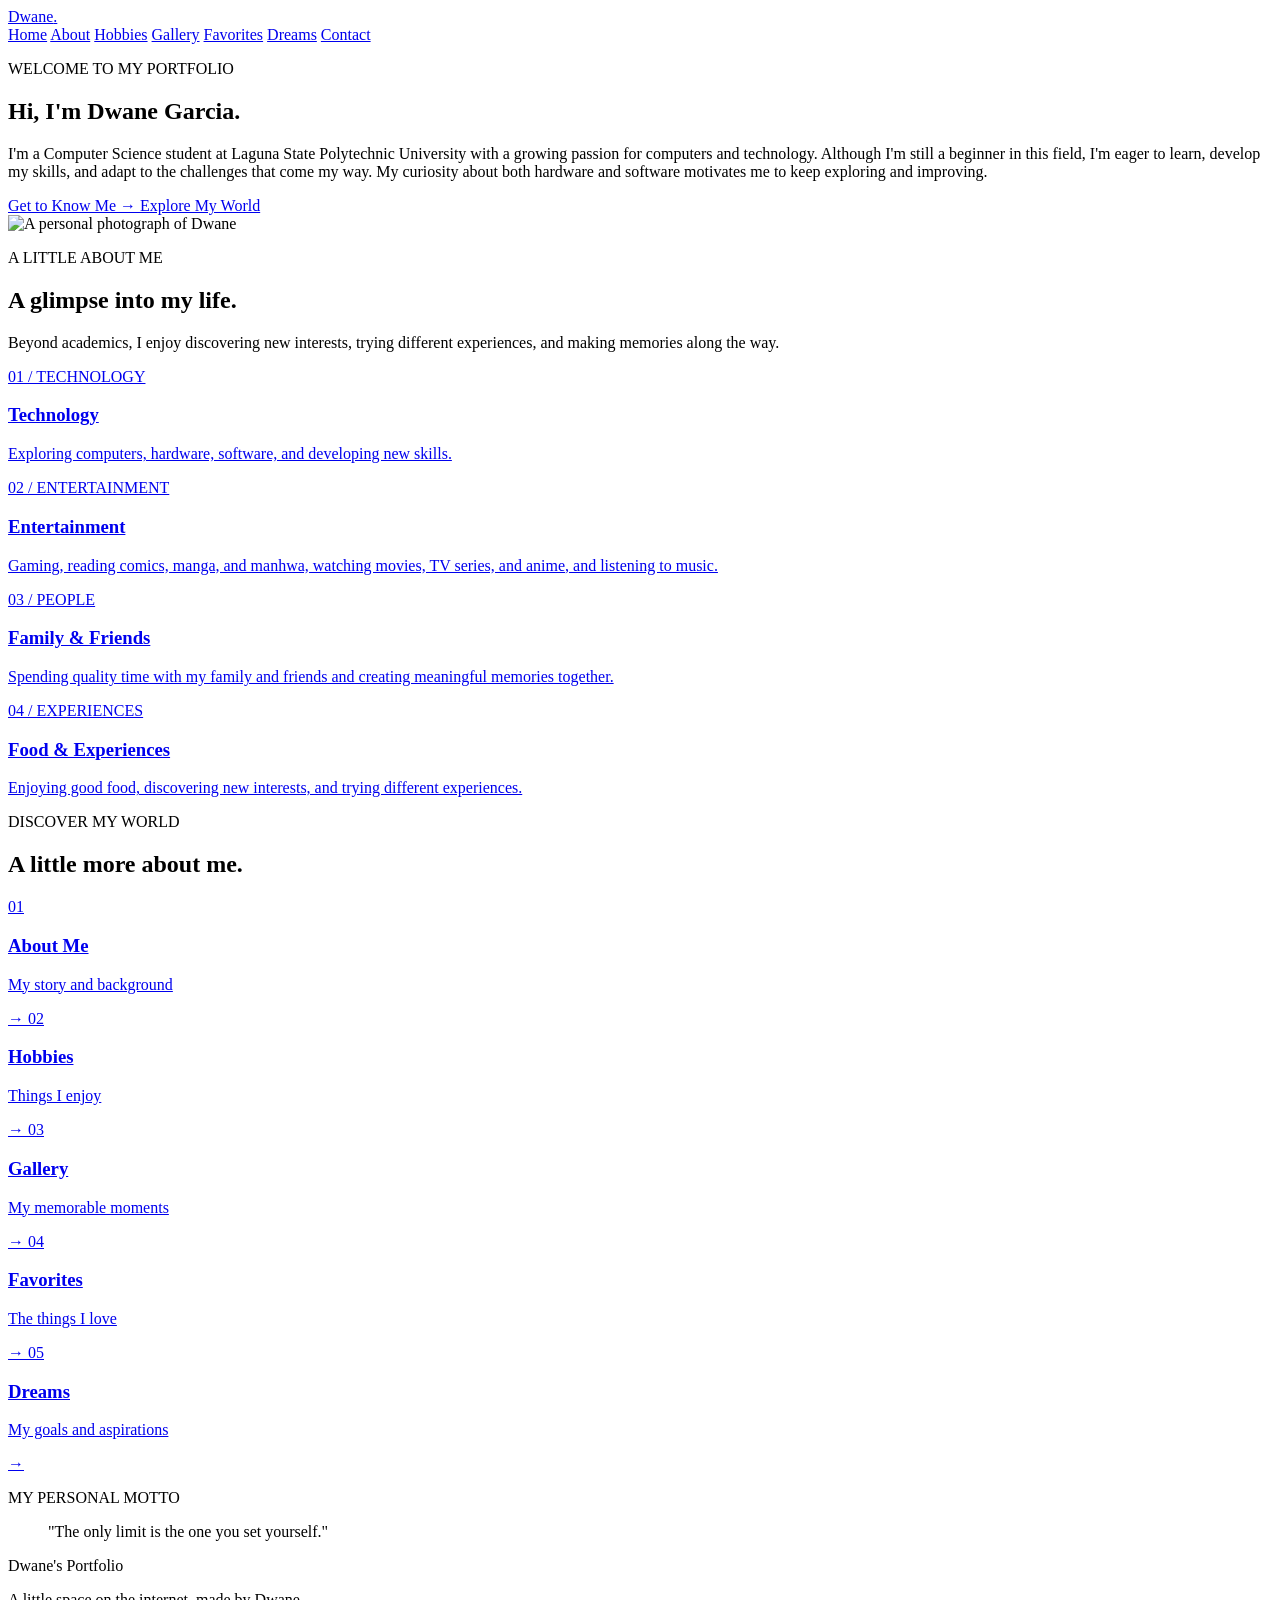
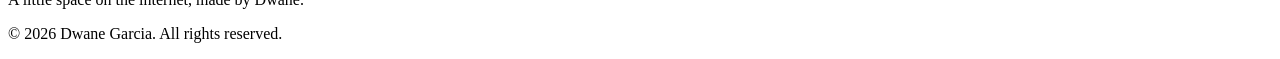
==== index.html @ d38b8fd7 "Add files via upload" ====
<!DOCTYPE html>
<html lang="en">

<head>
    <meta charset="UTF-8">
    <meta name="viewport" content="width=device-width, initial-scale=1.0">

    <title>Home | Dwane's Portfolio</title>

    <!-- External CSS -->
    <link rel="stylesheet" href="css/style.css">
</head>

<body>

    <!-- ==============================
         HEADER AND NAVIGATION
    =============================== -->

    <header class="site-header">

        <div class="header-container">

            <a href="index.html" class="logo">
                Dwane<span>.</span>
            </a>

            <nav class="navigation" aria-label="Main navigation">

                <a href="index.html" class="active" aria-current="page">Home</a>

                <a href="about.html">About</a>

                <a href="hobbies.html">Hobbies</a>

                <a href="gallery.html">Gallery</a>

                <a href="favorites.html">Favorites</a>

                <a href="dreams.html">Dreams</a>

                <a href="contact.html">Contact</a>

            </nav>

        </div>

    </header>


    <!-- ==============================
         MAIN CONTENT
    =============================== -->

    <main>

        <!-- HERO / INTRODUCTION -->

        <section class="hero">

            <div class="hero-container">

                <!-- LEFT: INTRODUCTION -->

                <div class="hero-content">

                    <p class="section-label">
                        WELCOME TO MY PORTFOLIO
                    </p>



                    <h1>
                        Hi, I'm <span>Dwane Garcia.</span>
                    </h1>

                    <p class="hero-description">
                        I'm a Computer Science student at Laguna State
                        Polytechnic University with a growing passion for
                        computers and technology. Although I'm still a
                        beginner in this field, I'm eager to learn,
                        develop my skills, and adapt to the challenges
                        that come my way. My curiosity about both hardware
                        and software motivates me to keep exploring
                        and improving.
                    </p>



                    <div class="hero-buttons">

                        <a href="about.html" class="btn btn-primary">
                            Get to Know Me &rarr;
                        </a>

                        <a href="#glimpse" class="btn btn-secondary">
                            Explore My World
                        </a>

                    </div>

                </div>


                <!-- RIGHT: PERSONAL PHOTO -->

                <div class="hero-visual">

                    <div class="photo-decoration"></div>

                    <img src="images/prof.png" alt="A personal photograph of Dwane" class="hero-photo">

                    <div class="photo-accent"></div>

                </div>

            </div>

        </section>


        <!-- ==============================
     A GLIMPSE INTO MY LIFE
=============================== -->

        <section id="glimpse" class="glimpse-section">

            <div class="glimpse-container">

                <!-- SECTION INTRODUCTION -->

                <div class="glimpse-heading">

                    <p class="section-label">
                        A LITTLE ABOUT ME
                    </p>

                    <h2>A glimpse into my life.</h2>

                    <p>
                        Beyond academics, I enjoy discovering
                        new interests, trying different
                        experiences, and making memories
                        along the way.
                    </p>

                </div>

                <!-- PERSONAL INTEREST CARDS -->

                <div class="glimpse-grid">

                    <!-- TECHNOLOGY -->

                    <a href="hobbies.html" class="glimpse-card">

                        <span class="glimpse-number">
                            01 / TECHNOLOGY
                        </span>

                        <h3>Technology</h3>

                        <p>
                            Exploring computers, hardware,
                            software, and developing new skills.
                        </p>

                    </a>

                    <!-- ENTERTAINMENT -->

                    <a href="hobbies.html" class="glimpse-card">

                        <span class="glimpse-number">
                            02 / ENTERTAINMENT
                        </span>

                        <h3>Entertainment</h3>


                        <p>
                            Gaming, reading comics, manga, and manhwa,
                            watching movies, TV series, and anime,
                            and listening to music.
                        </p>


                    </a>

                    <!-- FAMILY AND FRIENDS -->

                    <a href="gallery.html" class="glimpse-card">

                        <span class="glimpse-number">
                            03 / PEOPLE
                        </span>

                        <h3>Family &amp; Friends</h3>

                        <p>
                            Spending quality time with my
                            family and friends and creating
                            meaningful memories together.
                        </p>

                    </a>

                    <!-- FOOD AND EXPERIENCES -->

                    <a href="favorites.html" class="glimpse-card">

                        <span class="glimpse-number">
                            04 / EXPERIENCES
                        </span>

                        <h3>Food &amp; Experiences</h3>

                        <p>
                            Enjoying good food, discovering
                            new interests, and trying
                            different experiences.
                        </p>

                    </a>

                </div>

            </div>

        </section>


        <!-- ==============================
             EXPLORE MY WEBSITE
        =============================== -->

        <section id="explore" class="explore-section">

            <div class="section-heading">

                <p class="section-label">
                    DISCOVER MY WORLD
                </p>

                <h2>A little more about me.</h2>

            </div>


            <div class="explore-grid">

                <!-- ABOUT ME -->

                <a href="about.html" class="explore-item">

                    <span class="explore-icon">01</span>

                    <h3>About Me</h3>

                    <p>My story and background</p>

                    <span class="explore-arrow">&rarr;</span>

                </a>


                <!-- HOBBIES -->

                <a href="hobbies.html" class="explore-item">

                    <span class="explore-icon">02</span>

                    <h3>Hobbies</h3>

                    <p>Things I enjoy</p>

                    <span class="explore-arrow">&rarr;</span>

                </a>


                <!-- GALLERY -->

                <a href="gallery.html" class="explore-item">

                    <span class="explore-icon">03</span>

                    <h3>Gallery</h3>

                    <p>My memorable moments</p>

                    <span class="explore-arrow">&rarr;</span>

                </a>


                <!-- FAVORITES -->

                <a href="favorites.html" class="explore-item">

                    <span class="explore-icon">04</span>

                    <h3>Favorites</h3>

                    <p>The things I love</p>

                    <span class="explore-arrow">&rarr;</span>

                </a>


                <!-- DREAMS -->

                <a href="dreams.html" class="explore-item">

                    <span class="explore-icon">05</span>

                    <h3>Dreams</h3>

                    <p>My goals and aspirations</p>

                    <span class="explore-arrow">&rarr;</span>

                </a>

            </div>

        </section>


        <!-- ==============================
             PERSONAL MOTTO
        =============================== -->

        <section class="motto-section">

            <div class="motto-content">

                <p class="section-label">
                    MY PERSONAL MOTTO
                </p>

                <blockquote>
                    "The only limit is the one you set yourself."
                </blockquote>

            </div>

        </section>

    </main>


    <!-- ==============================
         FOOTER
    =============================== -->

    <footer class="site-footer">

        <div class="footer-container">

            <p class="footer-brand">
                Dwane's Portfolio
            </p>

            <p class="footer-message">
                A little space on the internet,
                made by Dwane.
            </p>

            <p class="copyright">
                &copy; 2026 Dwane Garcia.
                All rights reserved.
            </p>

        </div>

    </footer>

</body>

</html>
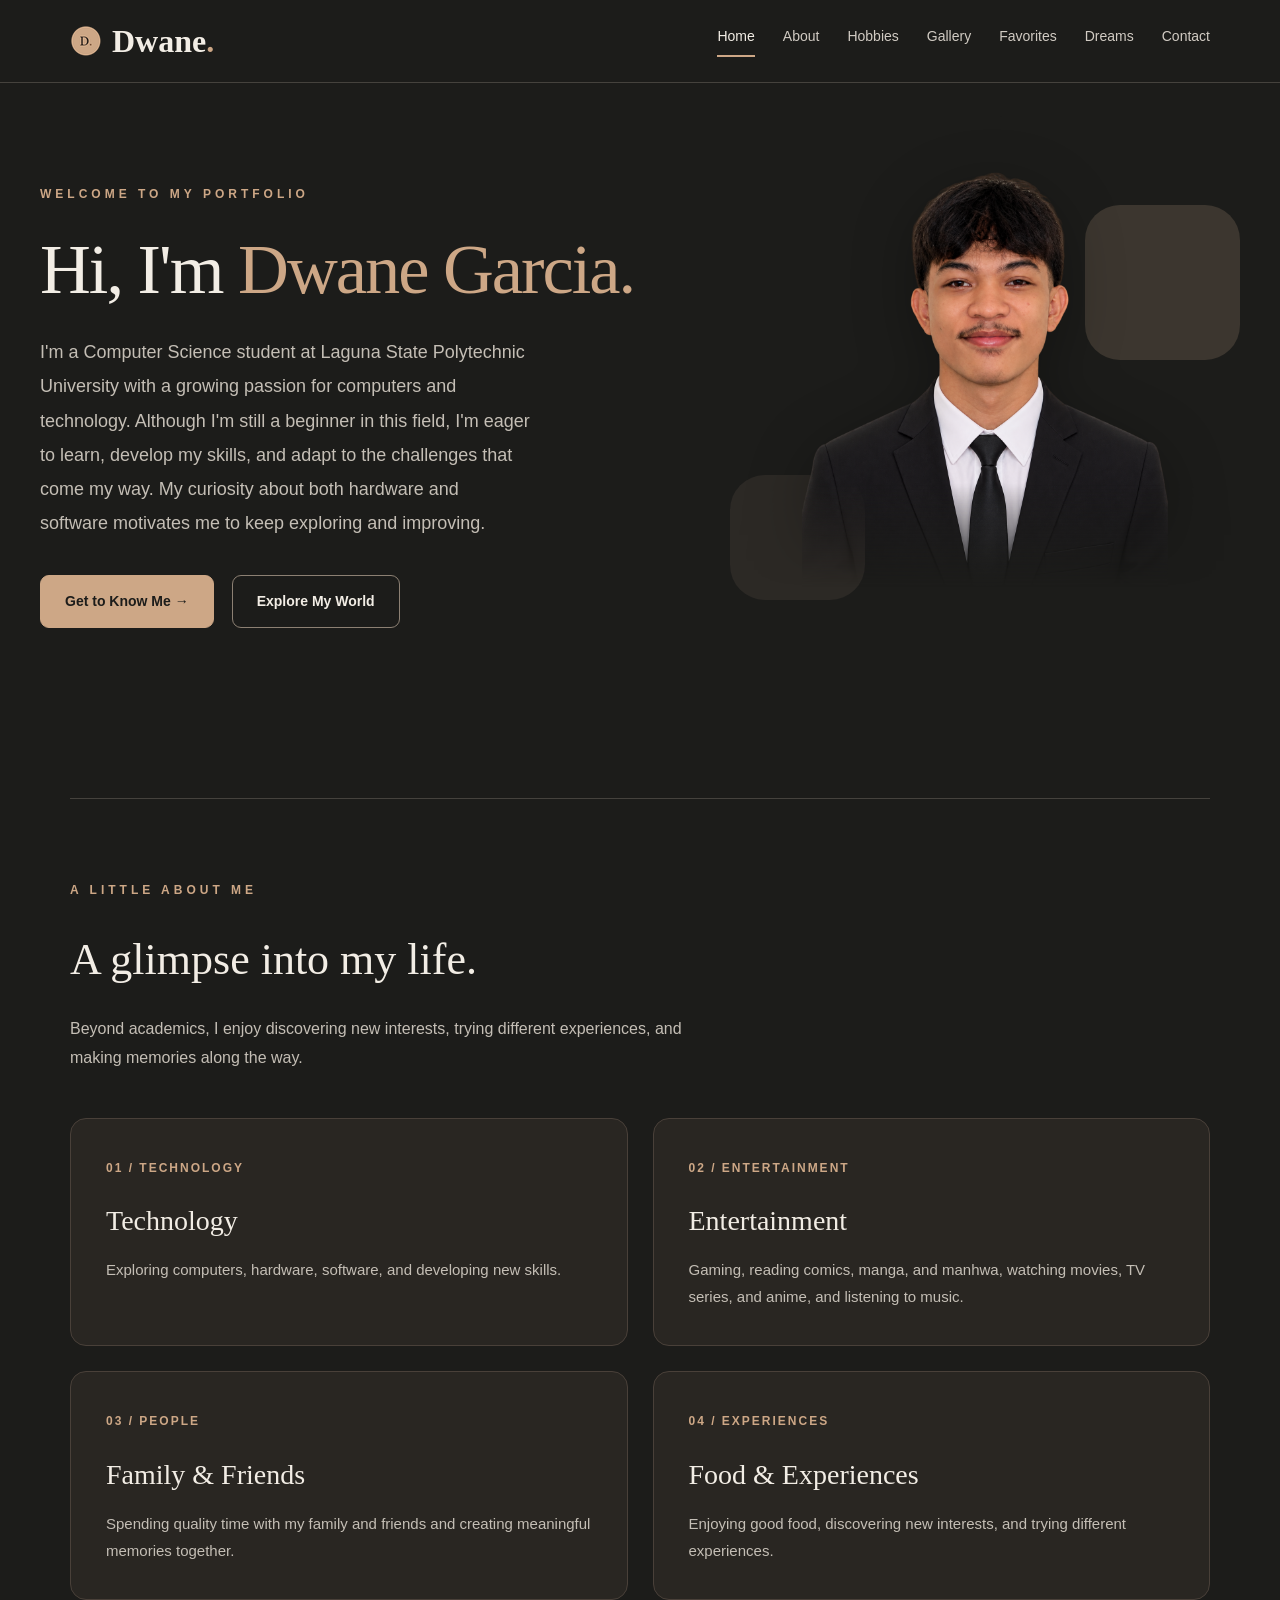
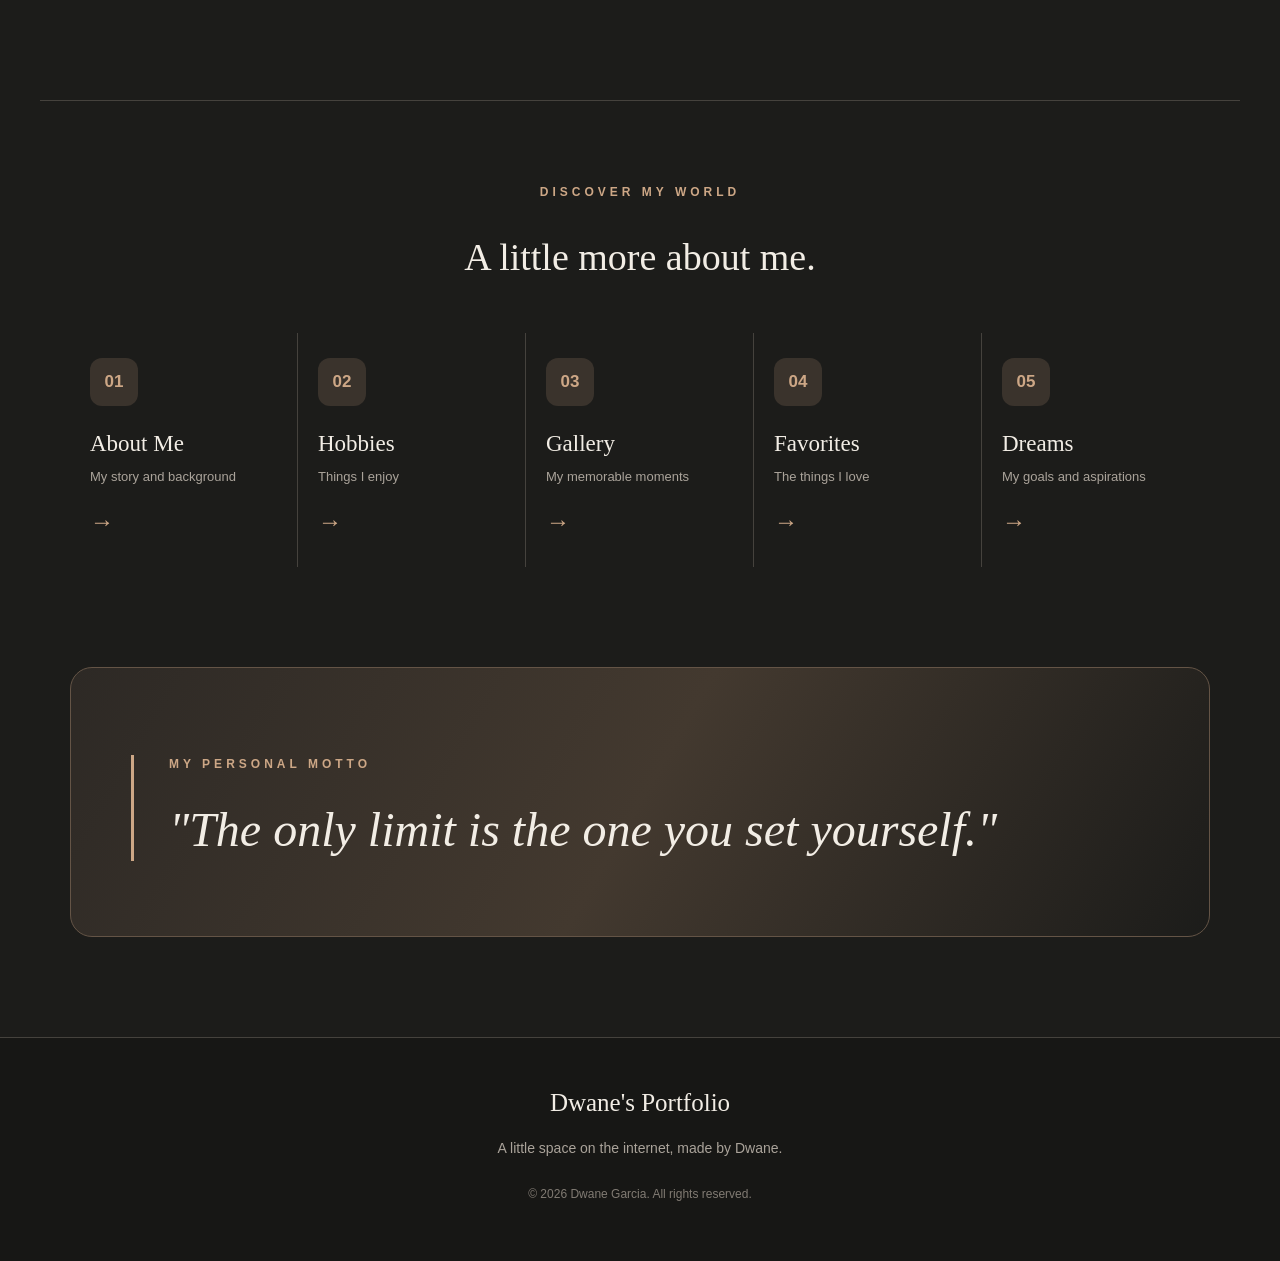
==== commit 49483fde: "(Update) Header & Favicon (Fix) Error on Hobbies Page on nested <p> tag" ====
--- a/index.html
+++ b/index.html
@@ -1,382 +1,280 @@
-<!DOCTYPE html>
+<!doctype html>
 <html lang="en">
-
-<head>
-    <meta charset="UTF-8">
-    <meta name="viewport" content="width=device-width, initial-scale=1.0">
+  <head>
+    <meta charset="UTF-8" />
+    <meta name="viewport" content="width=device-width, initial-scale=1.0" />
 
     <title>Home | Dwane's Portfolio</title>
 
     <!-- External CSS -->
-    <link rel="stylesheet" href="css/style.css">
-</head>
-
-<body>
-
+    <link rel="stylesheet" href="css/style.css" />
+    <link
+      rel="shortcut icon"
+      href="./images/Favicon/favicon.png"
+      type="image/x-icon"
+    />
+  </head>
+
+  <body>
     <!-- ==============================
          HEADER AND NAVIGATION
     =============================== -->
 
     <header class="site-header">
-
-        <div class="header-container">
-
-            <a href="index.html" class="logo">
-                Dwane<span>.</span>
-            </a>
-
-            <nav class="navigation" aria-label="Main navigation">
-
-                <a href="index.html" class="active" aria-current="page">Home</a>
-
-                <a href="about.html">About</a>
-
-                <a href="hobbies.html">Hobbies</a>
-
-                <a href="gallery.html">Gallery</a>
-
-                <a href="favorites.html">Favorites</a>
-
-                <a href="dreams.html">Dreams</a>
-
-                <a href="contact.html">Contact</a>
-
-            </nav>
-
-        </div>
-
+      <div class="header-container">
+        <a href="index.html" class="logo">
+          <img
+            class="header__favicon"
+            src="./images/Favicon/favicon-32x32.png"
+            alt=""
+            width="32"
+            height="32"
+          />
+          <span class="logo__text">Dwane<span class="logo__dot">.</span></span>
+        </a>
+
+        <nav class="navigation" aria-label="Main navigation">
+          <a href="index.html" class="active" aria-current="page">Home</a>
+          <a href="about.html">About</a>
+          <a href="hobbies.html">Hobbies</a>
+          <a href="gallery.html">Gallery</a>
+          <a href="favorites.html">Favorites</a>
+          <a href="dreams.html">Dreams</a>
+          <a href="contact.html">Contact</a>
+        </nav>
+      </div>
     </header>
-
 
     <!-- ==============================
          MAIN CONTENT
     =============================== -->
 
     <main>
-
-        <!-- HERO / INTRODUCTION -->
-
-        <section class="hero">
-
-            <div class="hero-container">
-
-                <!-- LEFT: INTRODUCTION -->
-
-                <div class="hero-content">
-
-                    <p class="section-label">
-                        WELCOME TO MY PORTFOLIO
-                    </p>
-
-
-
-                    <h1>
-                        Hi, I'm <span>Dwane Garcia.</span>
-                    </h1>
-
-                    <p class="hero-description">
-                        I'm a Computer Science student at Laguna State
-                        Polytechnic University with a growing passion for
-                        computers and technology. Although I'm still a
-                        beginner in this field, I'm eager to learn,
-                        develop my skills, and adapt to the challenges
-                        that come my way. My curiosity about both hardware
-                        and software motivates me to keep exploring
-                        and improving.
-                    </p>
-
-
-
-                    <div class="hero-buttons">
-
-                        <a href="about.html" class="btn btn-primary">
-                            Get to Know Me &rarr;
-                        </a>
-
-                        <a href="#glimpse" class="btn btn-secondary">
-                            Explore My World
-                        </a>
-
-                    </div>
-
-                </div>
-
-
-                <!-- RIGHT: PERSONAL PHOTO -->
-
-                <div class="hero-visual">
-
-                    <div class="photo-decoration"></div>
-
-                    <img src="images/prof.png" alt="A personal photograph of Dwane" class="hero-photo">
-
-                    <div class="photo-accent"></div>
-
-                </div>
-
+      <!-- HERO / INTRODUCTION -->
+
+      <section class="hero">
+        <div class="hero-container">
+          <!-- LEFT: INTRODUCTION -->
+
+          <div class="hero-content">
+            <p class="section-label">WELCOME TO MY PORTFOLIO</p>
+
+            <h1>Hi, I'm <span>Dwane Garcia.</span></h1>
+
+            <p class="hero-description">
+              I'm a Computer Science student at Laguna State Polytechnic
+              University with a growing passion for computers and technology.
+              Although I'm still a beginner in this field, I'm eager to learn,
+              develop my skills, and adapt to the challenges that come my way.
+              My curiosity about both hardware and software motivates me to keep
+              exploring and improving.
+            </p>
+
+            <div class="hero-buttons">
+              <a href="about.html" class="btn btn-primary">
+                Get to Know Me &rarr;
+              </a>
+
+              <a href="#glimpse" class="btn btn-secondary">
+                Explore My World
+              </a>
             </div>
-
-        </section>
-
-
-        <!-- ==============================
+          </div>
+
+          <!-- RIGHT: PERSONAL PHOTO -->
+
+          <div class="hero-visual">
+            <div class="photo-decoration"></div>
+
+            <img
+              src="images/prof.png"
+              alt="A personal photograph of Dwane"
+              class="hero-photo"
+            />
+
+            <div class="photo-accent"></div>
+          </div>
+        </div>
+      </section>
+
+      <!-- ==============================
      A GLIMPSE INTO MY LIFE
 =============================== -->
 
-        <section id="glimpse" class="glimpse-section">
-
-            <div class="glimpse-container">
-
-                <!-- SECTION INTRODUCTION -->
-
-                <div class="glimpse-heading">
-
-                    <p class="section-label">
-                        A LITTLE ABOUT ME
-                    </p>
-
-                    <h2>A glimpse into my life.</h2>
-
-                    <p>
-                        Beyond academics, I enjoy discovering
-                        new interests, trying different
-                        experiences, and making memories
-                        along the way.
-                    </p>
-
-                </div>
-
-                <!-- PERSONAL INTEREST CARDS -->
-
-                <div class="glimpse-grid">
-
-                    <!-- TECHNOLOGY -->
-
-                    <a href="hobbies.html" class="glimpse-card">
-
-                        <span class="glimpse-number">
-                            01 / TECHNOLOGY
-                        </span>
-
-                        <h3>Technology</h3>
-
-                        <p>
-                            Exploring computers, hardware,
-                            software, and developing new skills.
-                        </p>
-
-                    </a>
-
-                    <!-- ENTERTAINMENT -->
-
-                    <a href="hobbies.html" class="glimpse-card">
-
-                        <span class="glimpse-number">
-                            02 / ENTERTAINMENT
-                        </span>
-
-                        <h3>Entertainment</h3>
-
-
-                        <p>
-                            Gaming, reading comics, manga, and manhwa,
-                            watching movies, TV series, and anime,
-                            and listening to music.
-                        </p>
-
-
-                    </a>
-
-                    <!-- FAMILY AND FRIENDS -->
-
-                    <a href="gallery.html" class="glimpse-card">
-
-                        <span class="glimpse-number">
-                            03 / PEOPLE
-                        </span>
-
-                        <h3>Family &amp; Friends</h3>
-
-                        <p>
-                            Spending quality time with my
-                            family and friends and creating
-                            meaningful memories together.
-                        </p>
-
-                    </a>
-
-                    <!-- FOOD AND EXPERIENCES -->
-
-                    <a href="favorites.html" class="glimpse-card">
-
-                        <span class="glimpse-number">
-                            04 / EXPERIENCES
-                        </span>
-
-                        <h3>Food &amp; Experiences</h3>
-
-                        <p>
-                            Enjoying good food, discovering
-                            new interests, and trying
-                            different experiences.
-                        </p>
-
-                    </a>
-
-                </div>
-
-            </div>
-
-        </section>
-
-
-        <!-- ==============================
+      <section id="glimpse" class="glimpse-section">
+        <div class="glimpse-container">
+          <!-- SECTION INTRODUCTION -->
+
+          <div class="glimpse-heading">
+            <p class="section-label">A LITTLE ABOUT ME</p>
+
+            <h2>A glimpse into my life.</h2>
+
+            <p>
+              Beyond academics, I enjoy discovering new interests, trying
+              different experiences, and making memories along the way.
+            </p>
+          </div>
+
+          <!-- PERSONAL INTEREST CARDS -->
+
+          <div class="glimpse-grid">
+            <!-- TECHNOLOGY -->
+
+            <a href="hobbies.html" class="glimpse-card">
+              <span class="glimpse-number"> 01 / TECHNOLOGY </span>
+
+              <h3>Technology</h3>
+
+              <p>
+                Exploring computers, hardware, software, and developing new
+                skills.
+              </p>
+            </a>
+
+            <!-- ENTERTAINMENT -->
+
+            <a href="hobbies.html" class="glimpse-card">
+              <span class="glimpse-number"> 02 / ENTERTAINMENT </span>
+
+              <h3>Entertainment</h3>
+
+              <p>
+                Gaming, reading comics, manga, and manhwa, watching movies, TV
+                series, and anime, and listening to music.
+              </p>
+            </a>
+
+            <!-- FAMILY AND FRIENDS -->
+
+            <a href="gallery.html" class="glimpse-card">
+              <span class="glimpse-number"> 03 / PEOPLE </span>
+
+              <h3>Family &amp; Friends</h3>
+
+              <p>
+                Spending quality time with my family and friends and creating
+                meaningful memories together.
+              </p>
+            </a>
+
+            <!-- FOOD AND EXPERIENCES -->
+
+            <a href="favorites.html" class="glimpse-card">
+              <span class="glimpse-number"> 04 / EXPERIENCES </span>
+
+              <h3>Food &amp; Experiences</h3>
+
+              <p>
+                Enjoying good food, discovering new interests, and trying
+                different experiences.
+              </p>
+            </a>
+          </div>
+        </div>
+      </section>
+
+      <!-- ==============================
              EXPLORE MY WEBSITE
         =============================== -->
 
-        <section id="explore" class="explore-section">
-
-            <div class="section-heading">
-
-                <p class="section-label">
-                    DISCOVER MY WORLD
-                </p>
-
-                <h2>A little more about me.</h2>
-
-            </div>
-
-
-            <div class="explore-grid">
-
-                <!-- ABOUT ME -->
-
-                <a href="about.html" class="explore-item">
-
-                    <span class="explore-icon">01</span>
-
-                    <h3>About Me</h3>
-
-                    <p>My story and background</p>
-
-                    <span class="explore-arrow">&rarr;</span>
-
-                </a>
-
-
-                <!-- HOBBIES -->
-
-                <a href="hobbies.html" class="explore-item">
-
-                    <span class="explore-icon">02</span>
-
-                    <h3>Hobbies</h3>
-
-                    <p>Things I enjoy</p>
-
-                    <span class="explore-arrow">&rarr;</span>
-
-                </a>
-
-
-                <!-- GALLERY -->
-
-                <a href="gallery.html" class="explore-item">
-
-                    <span class="explore-icon">03</span>
-
-                    <h3>Gallery</h3>
-
-                    <p>My memorable moments</p>
-
-                    <span class="explore-arrow">&rarr;</span>
-
-                </a>
-
-
-                <!-- FAVORITES -->
-
-                <a href="favorites.html" class="explore-item">
-
-                    <span class="explore-icon">04</span>
-
-                    <h3>Favorites</h3>
-
-                    <p>The things I love</p>
-
-                    <span class="explore-arrow">&rarr;</span>
-
-                </a>
-
-
-                <!-- DREAMS -->
-
-                <a href="dreams.html" class="explore-item">
-
-                    <span class="explore-icon">05</span>
-
-                    <h3>Dreams</h3>
-
-                    <p>My goals and aspirations</p>
-
-                    <span class="explore-arrow">&rarr;</span>
-
-                </a>
-
-            </div>
-
-        </section>
-
-
-        <!-- ==============================
+      <section id="explore" class="explore-section">
+        <div class="section-heading">
+          <p class="section-label">DISCOVER MY WORLD</p>
+
+          <h2>A little more about me.</h2>
+        </div>
+
+        <div class="explore-grid">
+          <!-- ABOUT ME -->
+
+          <a href="about.html" class="explore-item">
+            <span class="explore-icon">01</span>
+
+            <h3>About Me</h3>
+
+            <p>My story and background</p>
+
+            <span class="explore-arrow">&rarr;</span>
+          </a>
+
+          <!-- HOBBIES -->
+
+          <a href="hobbies.html" class="explore-item">
+            <span class="explore-icon">02</span>
+
+            <h3>Hobbies</h3>
+
+            <p>Things I enjoy</p>
+
+            <span class="explore-arrow">&rarr;</span>
+          </a>
+
+          <!-- GALLERY -->
+
+          <a href="gallery.html" class="explore-item">
+            <span class="explore-icon">03</span>
+
+            <h3>Gallery</h3>
+
+            <p>My memorable moments</p>
+
+            <span class="explore-arrow">&rarr;</span>
+          </a>
+
+          <!-- FAVORITES -->
+
+          <a href="favorites.html" class="explore-item">
+            <span class="explore-icon">04</span>
+
+            <h3>Favorites</h3>
+
+            <p>The things I love</p>
+
+            <span class="explore-arrow">&rarr;</span>
+          </a>
+
+          <!-- DREAMS -->
+
+          <a href="dreams.html" class="explore-item">
+            <span class="explore-icon">05</span>
+
+            <h3>Dreams</h3>
+
+            <p>My goals and aspirations</p>
+
+            <span class="explore-arrow">&rarr;</span>
+          </a>
+        </div>
+      </section>
+
+      <!-- ==============================
              PERSONAL MOTTO
         =============================== -->
 
-        <section class="motto-section">
-
-            <div class="motto-content">
-
-                <p class="section-label">
-                    MY PERSONAL MOTTO
-                </p>
-
-                <blockquote>
-                    "The only limit is the one you set yourself."
-                </blockquote>
-
-            </div>
-
-        </section>
-
+      <section class="motto-section">
+        <div class="motto-content">
+          <p class="section-label">MY PERSONAL MOTTO</p>
+
+          <blockquote>"The only limit is the one you set yourself."</blockquote>
+        </div>
+      </section>
     </main>
-
 
     <!-- ==============================
          FOOTER
     =============================== -->
 
     <footer class="site-footer">
-
-        <div class="footer-container">
-
-            <p class="footer-brand">
-                Dwane's Portfolio
-            </p>
-
-            <p class="footer-message">
-                A little space on the internet,
-                made by Dwane.
-            </p>
-
-            <p class="copyright">
-                &copy; 2026 Dwane Garcia.
-                All rights reserved.
-            </p>
-
-        </div>
-
+      <div class="footer-container">
+        <p class="footer-brand">Dwane's Portfolio</p>
+
+        <p class="footer-message">
+          A little space on the internet, made by Dwane.
+        </p>
+
+        <p class="copyright">&copy; 2026 Dwane Garcia. All rights reserved.</p>
+      </div>
     </footer>
-
-</body>
-
-</html>+  </body>
+</html>
--- a/css/style.css
+++ b/css/style.css
@@ -0,0 +1,3174 @@
+* {
+  box-sizing: border-box;
+}
+
+html {
+  scroll-behavior: smooth;
+}
+
+body {
+  margin: 0;
+  background-color: #1c1c1a;
+  color: #f2ede5;
+  font-family: Arial, Helvetica, sans-serif;
+  line-height: 1.6;
+}
+
+a {
+  text-decoration: none;
+  color: inherit;
+}
+
+img {
+  max-width: 100%;
+}
+
+/* 2. HEADER AND NAVIGATION */
+
+.site-header {
+  position: sticky;
+  top: 0;
+  z-index: 100;
+  background-color: #1c1c1a;
+  border-bottom: 1px solid #45423d;
+}
+
+.header-container {
+  max-width: 1200px;
+  margin: 0 auto;
+  padding: 25px 30px;
+  display: flex;
+  align-items: center;
+  justify-content: space-between;
+  gap: 30px;
+}
+
+.logo {
+  display: flex;
+  align-items: center;
+  gap: 10px;
+
+  font-family: Georgia, serif;
+  font-size: 32px;
+  font-weight: bold;
+  line-height: 1;
+  color: #f2ede5;
+  text-decoration: none;
+  white-space: nowrap;
+}
+
+.header__favicon {
+  width: 32px;
+  height: 32px;
+  border-radius: 50%;
+  flex-shrink: 0;
+}
+
+.logo__dot {
+  color: #cda786;
+}
+
+.navigation {
+  display: flex;
+  align-items: center;
+  flex-wrap: wrap;
+  gap: 28px;
+}
+
+.navigation a {
+  color: #d1cbc3;
+  font-size: 14px;
+  text-decoration: none;
+  padding-bottom: 7px;
+  border-bottom: 2px solid transparent;
+  transition:
+    color 0.3s,
+    border-color 0.3s;
+}
+
+.navigation a:hover,
+.navigation a.active {
+  color: #f2ede5;
+  border-bottom-color: #cda786;
+}
+
+/* 3. HERO SECTION */
+
+.hero {
+  padding: 90px 30px;
+}
+
+.hero-container {
+  max-width: 1200px;
+  margin: auto;
+
+  display: flex;
+  align-items: center;
+  justify-content: space-between;
+  gap: 70px;
+}
+
+.hero-content {
+  flex: 1;
+}
+
+.section-label {
+  color: #cda786;
+  font-size: 12px;
+  letter-spacing: 4px;
+  font-weight: bold;
+  margin-bottom: 25px;
+}
+
+.hero h1 {
+  font-family: Georgia, serif;
+  font-size: clamp(48px, 5.5vw, 78px);
+  font-weight: normal;
+  line-height: 1.15;
+  letter-spacing: -2px;
+  margin: 0 0 25px;
+}
+
+.hero h1 span {
+  color: #cda786;
+}
+
+.hero-description {
+  max-width: 490px;
+  font-size: 18px;
+  color: #c4beb5;
+  line-height: 1.9;
+}
+
+/* 4. HERO BUTTONS */
+
+.hero-buttons {
+  display: flex;
+  flex-wrap: wrap;
+  gap: 18px;
+  margin-top: 35px;
+}
+
+.btn {
+  display: inline-block;
+  padding: 14px 24px;
+  border-radius: 9px;
+
+  font-size: 14px;
+  font-weight: bold;
+  text-align: center;
+
+  transition: 0.3s;
+}
+
+.btn-primary {
+  background-color: #cda786;
+  color: #1c1c1a;
+  border: 1px solid #cda786;
+}
+
+.btn-primary:hover {
+  background-color: #e5bc97;
+  transform: translateY(-3px);
+}
+
+.btn-secondary {
+  background-color: transparent;
+  color: #f2ede5;
+  border: 1px solid #8c8073;
+}
+
+.btn-secondary:hover {
+  border-color: #cda786;
+  color: #cda786;
+  transform: translateY(-3px);
+}
+
+/* 5. HERO PHOTO */
+
+.hero-visual {
+  flex: 1;
+  max-width: 510px;
+  height: 410px;
+
+  position: relative;
+  display: flex;
+  align-items: center;
+  justify-content: center;
+}
+
+.hero-photo {
+  width: 100%;
+  height: 100%;
+
+  object-fit: contain;
+  object-position: center bottom;
+
+  position: relative;
+  z-index: 2;
+
+  border: none;
+  border-radius: 0;
+
+  transform: translateY(-18px) scale(1.15);
+  transform-origin: center bottom;
+
+  -webkit-mask-image: linear-gradient(
+    to bottom,
+    black 0%,
+    black 78%,
+    transparent 100%
+  );
+
+  mask-image: linear-gradient(to bottom, black 0%, black 78%, transparent 100%);
+
+  filter: drop-shadow(0 12px 25px rgba(0, 0, 0, 0.3));
+}
+
+.photo-decoration {
+  position: absolute;
+  z-index: 1;
+
+  width: 155px;
+  height: 155px;
+
+  top: 10px;
+  right: 0;
+
+  background-color: #796858;
+  border-radius: 35px;
+  opacity: 0.35;
+}
+
+.photo-accent {
+  position: absolute;
+  z-index: 1;
+
+  width: 135px;
+  height: 125px;
+
+  bottom: 5px;
+  left: 0;
+
+  background-color: #51483f;
+  border-radius: 35px;
+  opacity: 0.3;
+}
+
+/* 6. EXPLORE SECTION */
+
+.explore-section {
+  max-width: 1200px;
+  margin: auto;
+  padding: 70px 30px 100px;
+
+  border-top: 1px solid #45423d;
+  scroll-margin-top: 20px;
+}
+
+.section-heading {
+  text-align: center;
+  margin-bottom: 45px;
+}
+
+.section-heading h2 {
+  font-family: Georgia, serif;
+  font-size: 38px;
+  font-weight: normal;
+  margin: 0;
+}
+
+/* 7. EXPLORE GRID */
+
+.explore-grid {
+  display: grid;
+  grid-template-columns: repeat(5, 1fr);
+  gap: 0;
+}
+
+.explore-item {
+  padding: 25px 20px;
+  border-right: 1px solid #45423d;
+  transition: 0.3s;
+}
+
+.explore-item:last-child {
+  border-right: none;
+}
+
+.explore-item:hover {
+  background-color: #292824;
+  transform: translateY(-5px);
+}
+
+.explore-icon {
+  display: inline-flex;
+  align-items: center;
+  justify-content: center;
+
+  width: 48px;
+  height: 48px;
+
+  background-color: #3a332c;
+  color: #cda786;
+
+  border-radius: 12px;
+  font-size: 17px;
+  font-weight: bold;
+}
+
+.explore-item h3 {
+  font-family: Georgia, serif;
+  font-size: 23px;
+  font-weight: normal;
+  margin: 20px 0 5px;
+}
+
+.explore-item p {
+  color: #aaa39a;
+  font-size: 13px;
+  margin: 0;
+}
+
+.explore-arrow {
+  display: inline-block;
+  color: #cda786;
+  font-size: 24px;
+  margin-top: 15px;
+}
+
+/* 8. PERSONAL MOTTO */
+
+.motto-section {
+  max-width: 1140px;
+  margin: 0 auto 100px;
+  padding: 75px 60px;
+
+  background: linear-gradient(120deg, #2d2925, #43392f, #1c1c1a);
+
+  border: 1px solid #645446;
+  border-radius: 22px;
+}
+
+.motto-content {
+  border-left: 3px solid #cda786;
+  padding-left: 35px;
+}
+
+.motto-content blockquote {
+  font-family: Georgia, serif;
+  font-size: clamp(28px, 4vw, 48px);
+  font-style: italic;
+  line-height: 1.3;
+  margin: 0;
+}
+
+/* 9. FOOTER */
+
+.site-footer {
+  background-color: #171715;
+  border-top: 1px solid #45423d;
+  text-align: center;
+  padding: 45px 20px;
+}
+
+.footer-container {
+  max-width: 1200px;
+  margin: auto;
+}
+
+.footer-brand {
+  font-family: Georgia, serif;
+  font-size: 25px;
+  color: #f2ede5;
+  margin: 0;
+}
+
+.footer-message {
+  color: #aaa39a;
+  font-size: 14px;
+}
+
+.copyright {
+  color: #817b73;
+  font-size: 12px;
+  margin-top: 25px;
+}
+
+/* 10. RESPONSIVE DESIGN */
+
+/* TABLETS */
+
+@media (max-width: 1000px) {
+  .header-container {
+    flex-direction: column;
+  }
+
+  .navigation {
+    justify-content: center;
+  }
+
+  .hero-container {
+    gap: 35px;
+  }
+
+  .hero-visual {
+    height: 340px;
+  }
+
+  .explore-grid {
+    grid-template-columns: repeat(3, 1fr);
+    gap: 15px;
+  }
+
+  .explore-item {
+    border: 1px solid #45423d;
+    border-radius: 12px;
+  }
+
+  .explore-item:last-child {
+    border-right: 1px solid #45423d;
+  }
+}
+
+/* MOBILE PHONES */
+
+@media (max-width: 650px) {
+  .header-container {
+    padding: 20px;
+  }
+
+  .logo {
+    font-size: 28px;
+  }
+
+  .navigation {
+    max-width: 250px;
+    margin: 0 auto;
+    justify-content: center;
+    gap: 12px 18px;
+  }
+
+  .navigation a {
+    font-size: 12px;
+  }
+
+  .hero {
+    padding: 60px 20px;
+  }
+
+  .hero-container {
+    flex-direction: column-reverse;
+    text-align: center;
+  }
+
+  .hero-content {
+    width: 100%;
+  }
+
+  .hero-description {
+    max-width: 540px;
+    font-size: 16px;
+    color: #c4beb5;
+    line-height: 1.8;
+    margin-bottom: 18px;
+  }
+
+  .hero-buttons {
+    justify-content: center;
+  }
+
+  .hero-visual {
+    width: 100%;
+    height: 300px;
+  }
+
+  .hero-photo {
+    height: 270px;
+    transform: translateY(0) scale(1.02);
+  }
+
+  .explore-section {
+    padding: 60px 20px;
+  }
+
+  .section-heading h2 {
+    font-size: 30px;
+  }
+
+  .explore-grid {
+    grid-template-columns: repeat(2, 1fr);
+  }
+
+  .explore-item {
+    padding: 20px 15px;
+  }
+
+  .explore-item:last-child {
+    grid-column: 1 / -1;
+  }
+
+  .explore-item h3 {
+    font-size: 20px;
+  }
+
+  .motto-section {
+    margin: 0 20px 60px;
+    padding: 45px 25px;
+  }
+
+  .motto-content {
+    padding-left: 20px;
+  }
+}
+
+@media (max-width: 380px) {
+  .explore-grid {
+    grid-template-columns: 1fr;
+  }
+
+  .hero h1 {
+    font-size: 44px;
+  }
+}
+
+/* =========================================
+   ABOUT ME PAGE
+   D2 - DARK MINIMALIST THEME
+   ========================================= */
+
+/* 11. ABOUT PAGE INTRODUCTION */
+
+.about-intro {
+  max-width: 1200px;
+  margin: auto;
+  padding: 100px 30px 70px;
+
+  border-bottom: 1px solid #45423d;
+}
+
+.about-intro h1 {
+  font-family: Georgia, serif;
+  font-size: clamp(48px, 6vw, 76px);
+  font-weight: normal;
+  line-height: 1.2;
+
+  margin: 20px 0;
+}
+
+.about-intro h1 span {
+  color: #cda786;
+}
+
+.about-intro > p:last-child {
+  max-width: 650px;
+  font-size: 17px;
+  color: #c4beb5;
+  line-height: 1.9;
+}
+
+/* 12. ABOUT CONTENT LAYOUT */
+
+.about-content {
+  max-width: 1200px;
+  margin: auto;
+  padding: 80px 30px 100px;
+
+  display: grid;
+  grid-template-columns: 1.5fr 1fr;
+  gap: 60px;
+  align-items: start;
+}
+
+/* 13. MY STORY */
+
+.about-story h2 {
+  font-family: Georgia, serif;
+  font-size: 38px;
+  font-weight: normal;
+
+  margin: 15px 0 25px;
+}
+
+.about-story p:not(.section-label) {
+  color: #c4beb5;
+  font-size: 16px;
+  line-height: 2;
+
+  margin-bottom: 20px;
+}
+
+/* 14. QUICK FACTS */
+
+.about-facts {
+  background-color: #292622;
+  border: 1px solid #494039;
+  border-radius: 18px;
+
+  padding: 35px;
+}
+
+.about-facts h2 {
+  font-family: Georgia, serif;
+  font-size: 28px;
+  font-weight: normal;
+  margin: 10px 0 25px;
+}
+
+.about-facts ul {
+  list-style: none;
+  margin: 0;
+  padding: 0;
+}
+
+.about-facts li {
+  padding: 15px 0;
+  border-bottom: 1px solid #494039;
+
+  color: #c4beb5;
+  font-size: 14px;
+  line-height: 1.7;
+}
+
+.about-facts li:last-child {
+  border-bottom: none;
+}
+
+.about-facts strong {
+  display: block;
+  color: #cda786;
+  margin-bottom: 4px;
+}
+
+/* 15. EDUCATIONAL BACKGROUND */
+
+/* =========================================
+   EDUCATIONAL JOURNEY - TIMELINE
+   ========================================= */
+
+/* MAIN EDUCATION SECTION */
+
+.education-section {
+  max-width: 1200px;
+  margin: auto;
+  padding: 80px 30px 100px;
+
+  border-top: 1px solid #45423d;
+}
+
+.education-section h2 {
+  font-family: Georgia, serif;
+  font-size: clamp(30px, 4vw, 42px);
+  font-weight: normal;
+
+  margin: 10px 0 20px;
+}
+
+.education-description {
+  max-width: 650px;
+  margin: 0 0 50px;
+
+  color: #c4beb5;
+  font-size: 16px;
+  line-height: 1.8;
+}
+
+/* TIMELINE CONTAINER */
+
+.education-timeline {
+  position: relative;
+  padding-left: 55px;
+}
+
+/* VERTICAL TIMELINE LINE */
+
+.education-timeline::before {
+  content: "";
+
+  position: absolute;
+  top: 12px;
+  bottom: 12px;
+  left: 15px;
+
+  width: 2px;
+  background-color: #645446;
+}
+
+/* INDIVIDUAL TIMELINE ENTRY */
+
+.timeline-item {
+  position: relative;
+  margin-bottom: 30px;
+}
+
+.timeline-item:last-child {
+  margin-bottom: 0;
+}
+
+/* TIMELINE CIRCLE */
+
+.timeline-dot {
+  position: absolute;
+
+  top: 30px;
+  left: -48px;
+
+  width: 18px;
+  height: 18px;
+
+  background-color: #cda786;
+  border: 4px solid #1c1c1a;
+  border-radius: 50%;
+
+  z-index: 1;
+}
+
+/* TIMELINE CARD */
+
+.timeline-content {
+  background-color: #292622;
+  border: 1px solid #494039;
+  border-radius: 16px;
+
+  padding: 35px;
+
+  transition:
+    transform 0.3s ease,
+    border-color 0.3s ease;
+}
+
+/* CARD HOVER EFFECT */
+
+.timeline-content:hover {
+  transform: translateY(-5px);
+  border-color: #cda786;
+}
+
+/* SCHOOL YEARS */
+
+.timeline-year {
+  display: inline-block;
+
+  color: #cda786;
+  font-size: 13px;
+  font-weight: bold;
+  letter-spacing: 1px;
+
+  margin: 0 0 15px;
+}
+
+/* EDUCATION LEVEL */
+
+.timeline-level {
+  display: block;
+
+  color: #aaa39a;
+  font-size: 11px;
+  font-weight: bold;
+  letter-spacing: 2px;
+}
+
+/* SCHOOL NAME */
+
+.timeline-content h3 {
+  font-family: Georgia, serif;
+  font-size: clamp(23px, 3vw, 30px);
+  font-weight: normal;
+  line-height: 1.3;
+
+  margin: 15px 0 10px;
+}
+
+/* GRADE OR PROGRAM */
+
+.timeline-grade {
+  color: #e0c5ad;
+  font-size: 14px;
+  font-weight: bold;
+
+  margin: 0 0 15px;
+}
+
+/* SHORT DESCRIPTION */
+
+.timeline-description {
+  color: #c4beb5;
+  font-size: 15px;
+  line-height: 1.8;
+  margin: 0;
+}
+
+/* RESPONSIVE TIMELINE */
+
+@media (max-width: 650px) {
+  .education-section {
+    padding: 60px 20px;
+  }
+
+  .education-description {
+    font-size: 15px;
+  }
+
+  .education-timeline {
+    padding-left: 35px;
+  }
+
+  .education-timeline::before {
+    left: 9px;
+  }
+
+  .timeline-dot {
+    left: -34px;
+    width: 16px;
+    height: 16px;
+  }
+
+  .timeline-content {
+    padding: 25px 20px;
+  }
+
+  .timeline-content h3 {
+    font-size: 23px;
+  }
+
+  .timeline-description {
+    font-size: 14px;
+  }
+}
+
+/* 16. INTERESTING FACTS SECTION */
+
+.about-interests {
+  max-width: 1140px;
+  margin: 0 auto 100px;
+  padding: 65px 50px;
+
+  background-color: #292622;
+  border: 1px solid #494039;
+  border-radius: 22px;
+}
+
+.about-interests h2 {
+  font-family: Georgia, serif;
+  font-size: clamp(30px, 4vw, 40px);
+  font-weight: normal;
+
+  margin: 10px 0 35px;
+}
+
+.about-interests ul {
+  display: grid;
+  grid-template-columns: repeat(2, 1fr);
+  gap: 25px;
+
+  list-style: none;
+  padding: 0;
+  margin: 0;
+}
+
+.about-interests li {
+  position: relative;
+  padding-left: 25px;
+
+  color: #c4beb5;
+  font-size: 15px;
+  line-height: 1.8;
+}
+
+/* FUN FACT TITLES */
+
+.about-interests li strong {
+  display: block;
+  color: #f2ede5;
+
+  font-family: Georgia, serif;
+  font-size: 21px;
+  font-weight: normal;
+
+  margin-bottom: 10px;
+}
+
+.about-interests li::before {
+  content: "•";
+  color: #cda786;
+
+  position: absolute;
+  left: 0;
+  top: 0;
+}
+
+/* 17. ABOUT PAGE RESPONSIVENESS */
+
+/* TABLETS */
+
+@media (max-width: 900px) {
+  .about-content {
+    grid-template-columns: 1fr;
+    gap: 40px;
+  }
+
+  .education-grid {
+    grid-template-columns: 1fr;
+  }
+
+  .about-interests {
+    margin-left: 30px;
+    margin-right: 30px;
+  }
+}
+
+/* MOBILE PHONES */
+
+@media (max-width: 650px) {
+  .about-intro {
+    padding: 65px 20px 50px;
+  }
+
+  .about-intro h1 {
+    font-size: 44px;
+  }
+
+  .about-intro > p:last-child {
+    font-size: 15px;
+  }
+
+  .about-content {
+    padding: 60px 20px;
+  }
+
+  .about-story h2 {
+    font-size: 32px;
+  }
+
+  .about-facts {
+    padding: 25px;
+  }
+
+  .education-section {
+    padding: 60px 20px;
+  }
+
+  .education-item {
+    padding: 25px;
+  }
+
+  .about-interests {
+    margin: 0 20px 60px;
+    padding: 40px 25px;
+  }
+
+  .about-interests ul {
+    grid-template-columns: 1fr;
+    gap: 20px;
+  }
+}
+
+/* =========================================
+   HOME PAGE - A GLIMPSE INTO MY LIFE
+   ========================================= */
+
+/* SECTION CONTAINER */
+
+.glimpse-section {
+  padding: 80px 30px 100px;
+  scroll-margin-top: 20px;
+}
+
+.glimpse-container {
+  max-width: 1140px;
+  margin: auto;
+  padding-top: 70px;
+  border-top: 1px solid #45423d;
+}
+
+/* SECTION HEADING */
+
+.glimpse-heading {
+  margin-bottom: 45px;
+}
+
+.glimpse-heading h2 {
+  font-family: Georgia, serif;
+  font-size: clamp(32px, 4vw, 44px);
+  font-weight: normal;
+  margin: 10px 0 20px;
+}
+
+.glimpse-heading > p:last-child {
+  max-width: 650px;
+  font-size: 16px;
+  line-height: 1.8;
+  color: #c4beb5;
+}
+
+/* TWO-COLUMN CARD LAYOUT */
+
+.glimpse-grid {
+  display: grid;
+  grid-template-columns: repeat(2, minmax(0, 1fr));
+  gap: 25px;
+}
+
+/* INDIVIDUAL CARDS */
+
+.glimpse-card {
+  background-color: #292622;
+  border: 1px solid #494039;
+  border-radius: 16px;
+  padding: 35px;
+
+  transition:
+    transform 0.3s,
+    border-color 0.3s;
+}
+
+.glimpse-card:hover {
+  transform: translateY(-5px);
+  border-color: #cda786;
+}
+
+.glimpse-card:focus-visible {
+  outline: 2px solid #cda786;
+  outline-offset: 4px;
+}
+
+.glimpse-number {
+  color: #cda786;
+  font-size: 12px;
+  font-weight: bold;
+  letter-spacing: 2px;
+}
+
+.glimpse-card h3 {
+  font-family: Georgia, serif;
+  font-size: 28px;
+  font-weight: normal;
+  margin: 20px 0 12px;
+}
+
+.glimpse-card p {
+  color: #c4beb5;
+  font-size: 15px;
+  line-height: 1.8;
+  margin: 0;
+}
+
+/* RESPONSIVE DESIGN */
+
+@media (max-width: 650px) {
+  .glimpse-section {
+    padding: 50px 20px 70px;
+  }
+
+  .glimpse-container {
+    padding-top: 50px;
+  }
+
+  .glimpse-heading h2 {
+    font-size: 32px;
+  }
+
+  .glimpse-heading > p:last-child {
+    font-size: 15px;
+  }
+
+  .glimpse-grid {
+    grid-template-columns: 1fr;
+    gap: 20px;
+  }
+
+  .glimpse-card {
+    padding: 25px;
+  }
+
+  .glimpse-card h3 {
+    font-size: 25px;
+  }
+}
+
+/* ABOUT ME - PERSONAL PHOTO */
+
+.about-sidebar {
+  display: flex;
+  flex-direction: column;
+  gap: 25px;
+  min-width: 0;
+}
+
+.about-photo {
+  margin: 0;
+  padding: 12px;
+  background-color: #292622;
+  border: 1px solid #494039;
+  border-radius: 18px;
+}
+
+.about-photo img {
+  display: block;
+  width: 100%;
+  height: 420px;
+
+  object-fit: cover;
+  object-position: center 68%;
+
+  border-radius: 12px;
+}
+
+.about-photo figcaption {
+  padding: 15px 8px 5px;
+  color: #aaa39a;
+  font-size: 13px;
+  text-align: center;
+}
+
+/* ABOUT PHOTO - SUNSET & MUSIC */
+
+.photo-frame {
+  position: relative;
+  overflow: hidden;
+  border-radius: 12px;
+}
+
+.about-photo img {
+  display: block;
+  width: 100%;
+  height: 500px;
+  object-fit: cover;
+  object-position: center 55%;
+  border-radius: 12px;
+}
+
+/* SPOTIFY PLAYER - HIDDEN BY DEFAULT */
+
+.photo-music {
+  position: absolute;
+  left: 0;
+  right: 0;
+  bottom: 0;
+
+  padding: 35px 15px 15px;
+
+  background: linear-gradient(transparent, rgba(0, 0, 0, 0.92));
+
+  opacity: 0;
+  visibility: hidden;
+  transform: translateY(25px);
+  pointer-events: none;
+
+  transition:
+    opacity 0.5s ease,
+    transform 0.5s ease,
+    visibility 0s linear 0.5s;
+}
+
+/* REVEAL SPOTIFY PLAYER ON HOVER */
+
+.photo-frame:hover .photo-music,
+.photo-frame:focus-within .photo-music {
+  opacity: 1;
+  visibility: visible;
+  transform: translateY(0);
+  pointer-events: auto;
+
+  transition:
+    opacity 0.5s ease 0.1s,
+    transform 0.5s ease 0.1s,
+    visibility 0s;
+}
+
+.photo-music iframe {
+  display: block;
+  width: 100%;
+  height: 152px;
+  border: 0;
+  border-radius: 12px;
+}
+
+/* Touchscreen support */
+
+@media (hover: none) {
+  .photo-music {
+    position: static;
+    opacity: 1;
+    transform: none;
+    pointer-events: auto;
+    padding: 15px;
+    background: #292622;
+  }
+}
+
+/* D2 DARK MINIMALIST — FUN FACTS VISUAL GALLERY */
+.ff-gallery {
+  max-width: 1100px;
+  margin: 80px auto 90px;
+  padding: 0 24px;
+  color: #f2ede5;
+  font-family: Arial, Helvetica, sans-serif;
+}
+
+.ff-gallery * {
+  box-sizing: border-box;
+}
+
+.ff-intro {
+  margin-bottom: 30px;
+}
+
+.ff-eyebrow,
+.ff-index {
+  color: #cda786;
+  font-size: 11px;
+  font-weight: 700;
+  letter-spacing: 2.6px;
+}
+
+.ff-intro h2 {
+  font:
+    normal clamp(32px, 4vw, 47px)/1.15 Georgia,
+    "Times New Roman",
+    serif;
+  margin: 18px 0 14px;
+  color: #f2ede5;
+}
+
+.ff-intro > p:last-child {
+  color: #c7bfb4;
+  font-size: 15px;
+  line-height: 1.7;
+}
+
+.ff-panels {
+  display: grid;
+  grid-template-columns: repeat(2, minmax(0, 1fr));
+  gap: 22px;
+  align-items: start;
+}
+
+.ff-category {
+  min-width: 0;
+  padding: 25px;
+  border-radius: 22px;
+  background: #292622;
+  border: 1px solid #4a4139;
+}
+
+.ff-category.ff-foods,
+.ff-category.ff-memories {
+  grid-column: 1 / -1;
+}
+
+.ff-category-header {
+  margin-bottom: 20px;
+}
+
+.ff-category-header h3 {
+  font:
+    normal 28px/1.25 Georgia,
+    "Times New Roman",
+    serif;
+  color: #f2ede5;
+  margin: 12px 0 7px;
+}
+
+.ff-category-header p {
+  margin: 0;
+  color: #c7bfb4;
+  font-size: 13px;
+  line-height: 1.65;
+}
+
+.ff-thumbs {
+  display: grid;
+  gap: 11px;
+  align-items: start;
+}
+
+.ff-grid-two {
+  grid-template-columns: repeat(2, minmax(0, 1fr));
+}
+
+.ff-grid-three {
+  grid-template-columns: repeat(3, minmax(0, 1fr));
+}
+
+.ff-grid-four {
+  grid-template-columns: repeat(4, minmax(0, 1fr));
+}
+
+.ff-shot,
+.ff-video {
+  min-width: 0;
+  margin: 0;
+  border: 1px solid #494039;
+  border-radius: 13px;
+  overflow: hidden;
+  background: #1c1c1a;
+}
+
+.ff-shot-link {
+  display: block;
+  overflow: hidden;
+  position: relative;
+  cursor: zoom-in;
+}
+
+.ff-shot-link img {
+  display: block;
+  width: 100%;
+  aspect-ratio: 4 / 3;
+  object-fit: cover;
+  transition:
+    transform 0.35s ease,
+    filter 0.35s ease;
+}
+
+.ff-shot:hover .ff-shot-link img {
+  transform: scale(1.045);
+  filter: brightness(0.85);
+}
+
+.ff-poster .ff-shot-link img {
+  aspect-ratio: 3 / 4;
+  object-fit: cover;
+}
+
+.ff-food .ff-shot-link img {
+  aspect-ratio: 4 / 3;
+  object-fit: contain;
+  padding: 12px;
+}
+
+.ff-memory .ff-shot-link img {
+  aspect-ratio: 4 / 3;
+  object-fit: cover;
+}
+
+.ff-shot figcaption,
+.ff-video figcaption {
+  font-size: 12px;
+  line-height: 1.5;
+  color: #e6ded4;
+  padding: 11px 10px;
+}
+
+.ff-shot .ff-dismiss,
+.ff-shot .ff-backdrop {
+  display: none;
+}
+
+/* CSS-only click-to-enlarge. Click X or the dark backdrop to close. */
+.ff-shot:target {
+  position: fixed;
+  inset: 0;
+  z-index: 99999;
+  overflow: visible;
+  border: none;
+  border-radius: 0;
+  display: flex;
+  flex-direction: column;
+  justify-content: center;
+  align-items: center;
+  gap: 14px;
+  padding: 60px 18px 22px;
+  background: rgba(10, 10, 9, 0.96);
+}
+
+.ff-shot:target .ff-shot-link {
+  position: relative;
+  z-index: 2;
+  max-width: min(100%, 1100px);
+  max-height: 76vh;
+  width: auto;
+  display: flex;
+  justify-content: center;
+  overflow: visible;
+  cursor: default;
+  pointer-events: none;
+}
+
+.ff-shot:target .ff-shot-link img,
+.ff-shot:target:hover .ff-shot-link img {
+  display: block;
+  width: auto;
+  height: auto;
+  max-width: 100%;
+  max-height: 76vh;
+  aspect-ratio: auto;
+  object-fit: contain;
+  padding: 0;
+  transform: none;
+  filter: none;
+  border-radius: 8px;
+}
+
+.ff-shot:target figcaption {
+  position: relative;
+  z-index: 2;
+  font-size: 15px;
+  text-align: center;
+}
+
+.ff-shot:target .ff-dismiss {
+  position: fixed;
+  display: flex;
+  align-items: center;
+  justify-content: center;
+  z-index: 4;
+  right: 20px;
+  top: 20px;
+  width: 43px;
+  height: 43px;
+  color: #f2ede5;
+  font-size: 28px;
+  text-decoration: none;
+  border: 1px solid #796a5b;
+  background: #292622;
+  border-radius: 50%;
+}
+
+.ff-shot:target .ff-backdrop {
+  position: fixed;
+  display: block;
+  inset: 0;
+  z-index: 1;
+}
+
+/* Spotify: hover reveal for mouse, always accessible on touch screens. */
+.ff-music-cover {
+  position: relative;
+  isolation: isolate;
+  min-height: 355px;
+  padding: 28px;
+  border-radius: 16px;
+  overflow: hidden;
+  outline-offset: 3px;
+  background:
+    radial-gradient(circle at 68% 30%, #75563b, transparent 48%),
+    linear-gradient(145deg, #393029, #1c1c1a 70%);
+  border: 1px solid #62503d;
+  display: flex;
+  flex-direction: column;
+  justify-content: center;
+  align-items: center;
+  text-align: center;
+}
+
+.ff-record {
+  width: 85px;
+  aspect-ratio: 1;
+  border: 2px solid #9f826a;
+  border-radius: 50%;
+  display: grid;
+  place-items: center;
+  color: #e6c7a7;
+  font-size: 38px;
+  margin-bottom: 12px;
+  background: repeating-radial-gradient(
+    circle,
+    #262322,
+    #262322 4px,
+    #4a3c33 5px,
+    #262322 7px
+  );
+}
+
+.ff-music-kicker {
+  letter-spacing: 2.3px;
+  color: #cda786;
+  font-size: 9px;
+  font-weight: 700;
+}
+
+.ff-music-cover h4 {
+  margin: 9px 0;
+  font:
+    normal 30px Georgia,
+    serif;
+  letter-spacing: 3px;
+}
+
+.ff-music-cover > p:not(.ff-music-kicker) {
+  margin: 0;
+  color: #d4c5b4;
+  font-size: 13px;
+}
+
+.ff-music-hint {
+  margin-top: 28px;
+  font-size: 11px;
+  color: #d1b494;
+}
+
+.ff-music-player {
+  position: absolute;
+  z-index: 2;
+  bottom: 10px;
+  left: 10px;
+  right: 10px;
+  opacity: 0;
+  visibility: hidden;
+  transform: translateY(24px);
+  pointer-events: none;
+  transition:
+    opacity 0.35s ease,
+    transform 0.35s ease,
+    visibility 0.35s ease;
+}
+
+.ff-music-cover:hover .ff-music-player,
+.ff-music-cover:focus-within .ff-music-player {
+  opacity: 1;
+  visibility: visible;
+  transform: translateY(0);
+  pointer-events: auto;
+}
+
+.ff-music-player iframe {
+  display: block;
+}
+
+/* Videos keep native playback controls including fullscreen. */
+.ff-video video {
+  display: block;
+  width: 100%;
+  height: auto;
+  aspect-ratio: 4 / 3;
+  object-fit: contain;
+  background: #0e0e0e;
+}
+
+.ff-video figcaption span {
+  color: #cda786;
+  margin-right: 4px;
+}
+
+.ff-credits {
+  margin-top: 18px;
+  color: #9f9589;
+  font-size: 11px;
+  line-height: 1.6;
+}
+
+@media (max-width: 850px) {
+  .ff-panels {
+    grid-template-columns: 1fr;
+  }
+
+  .ff-category.ff-foods,
+  .ff-category.ff-memories {
+    grid-column: auto;
+  }
+
+  .ff-grid-four {
+    grid-template-columns: repeat(2, minmax(0, 1fr));
+  }
+}
+
+@media (max-width: 540px) {
+  .ff-gallery {
+    margin: 58px auto 65px;
+    padding: 0 18px;
+  }
+
+  .ff-category {
+    padding: 17px;
+    border-radius: 17px;
+  }
+
+  .ff-category-header h3 {
+    font-size: 25px;
+  }
+
+  .ff-grid-three {
+    grid-template-columns: repeat(2, minmax(0, 1fr));
+  }
+
+  .ff-grid-three .ff-shot:first-child {
+    grid-column: 1 / -1;
+  }
+
+  .ff-grid-three .ff-shot:first-child .ff-shot-link img {
+    aspect-ratio: 16 / 9;
+  }
+
+  .ff-grid-three .ff-shot.ff-poster:first-child .ff-shot-link img {
+    aspect-ratio: 3 / 4;
+  }
+
+  .ff-music-cover {
+    padding: 22px;
+  }
+}
+
+@media (hover: none) {
+  .ff-music-cover {
+    min-height: auto;
+    padding-bottom: 18px;
+  }
+
+  .ff-music-hint {
+    display: none;
+  }
+
+  .ff-music-player {
+    position: static;
+    width: 100%;
+    margin-top: 22px;
+    opacity: 1;
+    visibility: visible;
+    transform: none;
+    pointer-events: auto;
+  }
+}
+
+@media (prefers-reduced-motion: reduce) {
+  .ff-gallery *,
+  .ff-gallery *::before,
+  .ff-gallery *::after {
+    transition-duration: 0.01ms !important;
+  }
+}
+
+/* For the standalone preview file only (not needed by your existing website). */
+.ff-preview {
+  background: #1c1c1a;
+  color: #f2ede5;
+  margin: 0;
+}
+
+.ff-preview-title {
+  max-width: 1100px;
+  margin: 30px auto 0;
+  padding: 0 24px;
+  font:
+    normal 26px Georgia,
+    serif;
+}
+
+/* Balance the paired desktop panels without cropping the artwork. */
+@media (min-width: 851px) {
+  .ff-panels {
+    align-items: stretch;
+  }
+
+  .ff-category {
+    display: flex;
+    flex-direction: column;
+  }
+
+  .ff-games .ff-thumbs,
+  .ff-watch .ff-thumbs {
+    margin-top: auto;
+    margin-bottom: auto;
+  }
+}
+
+/* Make the music card more compact so it sits closer to Gaming Moments. */
+.ff-music-cover {
+  min-height: 235px;
+  padding: 17px 18px;
+}
+
+.ff-record {
+  width: 60px;
+  font-size: 27px;
+  margin-bottom: 6px;
+}
+
+.ff-music-cover h4 {
+  font-size: 27px;
+  margin: 8px 0;
+}
+
+.ff-music-hint {
+  margin-top: 14px;
+}
+
+/* Spotify supports a compact 152px embed, which still reveals on hover. */
+.ff-music-player iframe {
+  height: 152px;
+}
+
+/* Make the captions more readable across desktop and mobile. */
+.ff-shot figcaption,
+.ff-video figcaption {
+  font-size: 13px;
+  line-height: 1.5;
+}
+
+/* ===========================================================
+   PAGE 3 — HOBBIES & INTERESTS | D2 Dark Minimalist
+   Add to the BOTTOM of css/style.css. All styles are scoped.
+   =========================================================== */
+
+.hobbies-page {
+  --hb-bg: #1c1c1a;
+  --hb-panel: #292622;
+  --hb-cream: #f2ede5;
+  --hb-accent: #cda786;
+  --hb-text: #cfc7be;
+  --hb-border: #484039;
+  background: var(--hb-bg);
+  color: var(--hb-cream);
+  font-family: Arial, Helvetica, sans-serif;
+}
+
+.hobbies-page *,
+.hobbies-page *::before,
+.hobbies-page *::after {
+  box-sizing: border-box;
+}
+
+.hobbies-page .hb-container {
+  width: min(1180px, calc(100% - 48px));
+  margin-inline: auto;
+}
+
+.hobbies-page .hb-eyebrow {
+  margin: 0;
+  color: var(--hb-accent);
+  font-size: 12px;
+  font-weight: 700;
+  letter-spacing: 3px;
+  line-height: 1.7;
+}
+
+.hobbies-page h1,
+.hobbies-page h2,
+.hobbies-page h3 {
+  font-family: Georgia, "Times New Roman", serif;
+  font-weight: 400;
+}
+
+/* Hero */
+.hobbies-page .hb-hero {
+  padding-block: 110px 102px;
+  border-bottom: 1px solid #3a3631;
+}
+
+.hobbies-page .hb-hero h1 {
+  max-width: 960px;
+  margin: 25px 0 30px;
+  font-size: clamp(51px, 6.2vw, 91px);
+  line-height: 1.08;
+  letter-spacing: -2.5px;
+}
+
+.hobbies-page .hb-hero h1 span {
+  color: var(--hb-accent);
+}
+
+.hobbies-page .hb-hero-intro {
+  max-width: 750px;
+  color: var(--hb-text);
+  font-size: clamp(16px, 1.65vw, 19px);
+  line-height: 1.95;
+  margin: 0;
+}
+
+.hobbies-page .hb-scroll-link {
+  display: inline-flex;
+  align-items: center;
+  gap: 13px;
+  margin-top: 39px;
+  padding: 12px 0;
+  color: var(--hb-accent);
+  font-size: 14px;
+  text-decoration: none;
+  border-bottom: 1px solid currentColor;
+  transition: gap 0.25s ease;
+}
+
+.hobbies-page .hb-scroll-link:hover {
+  gap: 20px;
+}
+
+/* Shared headings */
+.hobbies-page .hb-featured {
+  padding-top: 96px;
+}
+
+.hobbies-page .hb-section-heading {
+  display: flex;
+  justify-content: space-between;
+  align-items: end;
+  gap: 30px;
+  margin-bottom: 32px;
+}
+
+.hobbies-page .hb-section-heading h2 {
+  font-size: clamp(32px, 3.9vw, 49px);
+  margin: 16px 0 0;
+  line-height: 1.18;
+}
+
+.hobbies-page .hb-section-heading > p {
+  max-width: 290px;
+  margin: 0 0 5px;
+  color: #b8aea4;
+  line-height: 1.75;
+  font-size: 14px;
+}
+
+/* Featured editorial panels */
+.hobbies-page .hb-feature {
+  display: grid;
+  grid-template-columns: 1fr 1fr;
+  overflow: hidden;
+  border: 1px solid var(--hb-border);
+  border-radius: 22px;
+  background: var(--hb-panel);
+  margin-top: 24px;
+  min-height: 405px;
+}
+
+.hobbies-page .hb-feature-copy {
+  padding: clamp(29px, 4.2vw, 57px);
+  display: flex;
+  flex-direction: column;
+  justify-content: center;
+}
+
+.hobbies-page .hb-feature-number {
+  color: var(--hb-accent) !important;
+  font-size: 11px !important;
+  font-weight: 700;
+  letter-spacing: 2.6px;
+  margin: 0 0 21px !important;
+}
+
+.hobbies-page .hb-feature h3 {
+  margin: 0 0 22px;
+  font-size: clamp(32px, 3.3vw, 44px);
+  line-height: 1.18;
+}
+
+.hobbies-page .hb-feature h3 span,
+.hobbies-page .hb-interest-card h3 span {
+  color: var(--hb-accent);
+}
+
+.hobbies-page .hb-feature-copy > p:not(.hb-feature-number) {
+  font-size: 15px;
+  line-height: 1.85;
+  color: var(--hb-text);
+  margin: 0 0 15px;
+}
+
+.hobbies-page .hb-tags {
+  display: flex;
+  flex-wrap: wrap;
+  gap: 9px;
+  margin-top: 13px;
+}
+
+.hobbies-page .hb-tags span {
+  padding: 8px 12px;
+  border: 1px solid #5e5044;
+  border-radius: 999px;
+  color: #e9d7c3;
+  font-size: 12px;
+}
+
+.hobbies-page .hb-feature-visual {
+  position: relative;
+  min-width: 0;
+  min-height: 360px;
+  overflow: hidden;
+}
+
+/* Technology illustration — entirely CSS and HTML, no external asset */
+.hobbies-page .hb-tech-visual {
+  display: grid;
+  place-items: center;
+  padding: 45px 30px;
+  background: radial-gradient(
+    circle at 70% 30%,
+    #5c453b 0,
+    #2d2927 47%,
+    #211f20 100%
+  );
+}
+
+.hobbies-page .hb-tech-visual::before {
+  content: "";
+  position: absolute;
+  width: 330px;
+  height: 330px;
+  border: 1px solid #a8816455;
+  border-radius: 50%;
+  right: -90px;
+  top: -130px;
+}
+
+.hobbies-page .hb-code-window {
+  width: min(100%, 460px);
+  position: relative;
+  z-index: 1;
+  border-radius: 14px;
+  background: #191a1c;
+  border: 1px solid #786354;
+  box-shadow: 0 25px 65px #0006;
+  overflow: hidden;
+  transform: rotate(-2deg);
+}
+
+.hobbies-page .hb-code-top {
+  display: flex;
+  align-items: center;
+  gap: 6px;
+  background: #29292a;
+  border-bottom: 1px solid #444;
+  padding: 13px 17px;
+}
+
+.hobbies-page .hb-code-top i {
+  width: 8px;
+  height: 8px;
+  border-radius: 50%;
+  background: #987663;
+  display: block;
+}
+
+.hobbies-page .hb-code-top i:nth-child(2) {
+  background: #c1a17d;
+}
+
+.hobbies-page .hb-code-top i:nth-child(3) {
+  background: #7f8b78;
+}
+
+.hobbies-page .hb-code-top span {
+  margin-left: auto;
+  color: #99918a;
+  font:
+    11px/1.5 Consolas,
+    monospace;
+}
+
+.hobbies-page .hb-code-lines {
+  padding: 28px 22px;
+}
+
+.hobbies-page .hb-code-lines p {
+  color: #d9d7d2;
+  margin: 0 0 9px;
+  font:
+    clamp(11px, 1.05vw, 14px)/1.6 Consolas,
+    "Courier New",
+    monospace;
+  white-space: nowrap;
+}
+
+.hobbies-page .hb-code-lines .hb-code-gap {
+  margin-top: 21px;
+}
+
+.hobbies-page .hb-code-lines .hb-code-indent {
+  padding-left: 22px;
+}
+
+.hobbies-page .hb-code-purple {
+  color: #bea7d4;
+}
+
+.hobbies-page .hb-code-beige {
+  color: #ddb38a;
+}
+
+.hobbies-page .hb-visual-mark {
+  position: absolute;
+  bottom: 13px;
+  right: 24px;
+  color: #ffffff22;
+  font:
+    700 64px/1 Consolas,
+    monospace;
+}
+
+/* Gaming image: alternate sides */
+.hobbies-page .hb-feature--games .hb-feature-copy {
+  order: 2;
+}
+
+.hobbies-page .hb-feature--games .hb-feature-visual {
+  order: 1;
+}
+
+.hobbies-page .hb-games-visual {
+  background: #161718;
+}
+
+.hobbies-page .hb-games-visual img {
+  width: 100%;
+  height: 100%;
+  min-height: 405px;
+  object-fit: cover;
+  display: block;
+  filter: saturate(0.86);
+  transition: transform 0.6s ease;
+}
+
+.hobbies-page .hb-feature--games:hover .hb-games-visual img {
+  transform: scale(1.035);
+}
+
+.hobbies-page .hb-games-visual::after {
+  content: "";
+  pointer-events: none;
+  position: absolute;
+  inset: 50% 0 0;
+  background: linear-gradient(transparent, #000b);
+}
+
+.hobbies-page .hb-image-caption {
+  position: absolute;
+  left: 30px;
+  bottom: 26px;
+  z-index: 1;
+  display: flex;
+  flex-direction: column;
+  gap: 7px;
+}
+
+.hobbies-page .hb-image-caption span {
+  font-size: 10px;
+  letter-spacing: 2.3px;
+  font-weight: 700;
+  color: #e7b98d;
+}
+
+.hobbies-page .hb-image-caption strong {
+  font:
+    28px/1.15 Georgia,
+    serif;
+  color: white;
+}
+
+/* Other interests */
+.hobbies-page .hb-more {
+  padding-top: 112px;
+}
+
+.hobbies-page .hb-interest-grid {
+  display: grid;
+  grid-template-columns: repeat(2, minmax(0, 1fr));
+  gap: 20px;
+}
+
+.hobbies-page .hb-interest-card {
+  position: relative;
+  display: flex;
+  flex-direction: column;
+  min-width: 0;
+  min-height: 308px;
+  padding: 34px 35px;
+  background: #272420;
+  border: 1px solid var(--hb-border);
+  border-radius: 20px;
+  transition:
+    border-color 0.25s ease,
+    transform 0.25s ease;
+}
+
+.hobbies-page .hb-interest-card:hover {
+  border-color: #947558;
+  transform: translateY(-4px);
+}
+
+.hobbies-page .hb-interest-head {
+  display: flex;
+  justify-content: space-between;
+  align-items: center;
+  margin-bottom: 26px;
+}
+
+.hobbies-page .hb-interest-head span:first-child {
+  font-size: 11px;
+  font-weight: 700;
+  color: var(--hb-accent);
+  letter-spacing: 2.2px;
+}
+
+.hobbies-page .hb-interest-head span:last-child {
+  color: #cda786;
+  font-size: 26px;
+  line-height: 1;
+}
+
+.hobbies-page .hb-interest-card h3 {
+  margin: 0 0 17px;
+  font-size: clamp(27px, 2.6vw, 35px);
+  line-height: 1.2;
+}
+
+.hobbies-page .hb-interest-card > p {
+  color: var(--hb-text);
+  font-size: 15px;
+  line-height: 1.85;
+  margin: 0 0 10px;
+}
+
+.hobbies-page .hb-interest-card .hb-interest-foot {
+  margin: auto 0 0;
+  padding-top: 24px;
+  color: #bda48e;
+  font-style: italic;
+  font-family: Georgia, serif;
+  font-size: 15px;
+}
+
+.hobbies-page .hb-card--music {
+  background: linear-gradient(135deg, #302820, #252321);
+}
+
+.hobbies-page .hb-card--watch {
+  background: linear-gradient(135deg, #262523, #282522);
+}
+
+.hobbies-page .hb-card--read {
+  background: linear-gradient(135deg, #282524, #29251f);
+}
+
+.hobbies-page .hb-card--memories {
+  background: linear-gradient(135deg, #2b2922, #242421);
+}
+
+/* Small photo strip: supporting detail, not a second photo gallery */
+.hobbies-page .hb-moments-strip {
+  display: grid;
+  grid-template-columns: repeat(3, minmax(0, 1fr));
+  gap: 16px;
+  margin-top: 24px;
+}
+
+.hobbies-page .hb-moments-strip figure {
+  position: relative;
+  margin: 0;
+  aspect-ratio: 1.75;
+  border-radius: 15px;
+  overflow: hidden;
+  background: #292622;
+  border: 1px solid var(--hb-border);
+}
+
+.hobbies-page .hb-moments-strip img {
+  display: block;
+  width: 100%;
+  height: 100%;
+  object-fit: cover;
+  transition: transform 0.5s ease;
+}
+
+.hobbies-page .hb-moments-strip figure:hover img {
+  transform: scale(1.055);
+}
+
+.hobbies-page .hb-moments-strip figure::after {
+  content: "";
+  position: absolute;
+  inset: 45% 0 0;
+  background: linear-gradient(transparent, #000c);
+  pointer-events: none;
+}
+
+.hobbies-page .hb-moments-strip figcaption {
+  position: absolute;
+  z-index: 1;
+  bottom: 15px;
+  left: 16px;
+  right: 12px;
+  font:
+    16px/1.2 Georgia,
+    serif;
+  color: #f2ede5;
+}
+
+/* Links to future pages */
+.hobbies-page .hb-next {
+  margin-top: 110px;
+  margin-bottom: 110px;
+  padding: clamp(32px, 5vw, 65px);
+  border: 1px solid var(--hb-border);
+  border-radius: 22px;
+  background: linear-gradient(125deg, #332c26, #252320);
+}
+
+.hobbies-page .hb-next h2 {
+  margin: 16px 0;
+  font-size: clamp(32px, 4vw, 49px);
+}
+
+.hobbies-page .hb-next > p:not(.hb-eyebrow) {
+  max-width: 700px;
+  color: var(--hb-text);
+  line-height: 1.85;
+  font-size: 16px;
+}
+
+.hobbies-page .hb-next-links {
+  display: flex;
+  flex-wrap: wrap;
+  gap: 12px;
+  margin-top: 30px;
+}
+
+.hobbies-page .hb-next-links a {
+  display: inline-flex;
+  justify-content: space-between;
+  align-items: center;
+  gap: 26px;
+  min-width: 185px;
+  padding: 14px 18px;
+  border-radius: 10px;
+  border: 1px solid #917557;
+  color: var(--hb-cream);
+  text-decoration: none;
+  font-size: 14px;
+  transition:
+    background 0.25s ease,
+    transform 0.25s ease;
+}
+
+.hobbies-page .hb-next-links a:first-child {
+  background: #9c7758;
+  border-color: #9c7758;
+}
+
+.hobbies-page .hb-next-links a:hover {
+  background: #75583f;
+  transform: translateY(-2px);
+}
+
+.hobbies-page a:focus-visible {
+  outline: 2px solid #eac4a0;
+  outline-offset: 4px;
+}
+
+@media (max-width: 980px) {
+  .hobbies-page .hb-feature {
+    grid-template-columns: 1fr;
+  }
+
+  .hobbies-page .hb-feature--games .hb-feature-copy,
+  .hobbies-page .hb-feature--games .hb-feature-visual {
+    order: initial;
+  }
+
+  .hobbies-page .hb-feature-copy {
+    padding: 36px;
+  }
+
+  .hobbies-page .hb-feature-visual {
+    min-height: 310px;
+  }
+
+  .hobbies-page .hb-games-visual img {
+    min-height: 310px;
+    max-height: 400px;
+  }
+
+  .hobbies-page .hb-section-heading {
+    align-items: start;
+    flex-direction: column;
+    gap: 13px;
+  }
+
+  .hobbies-page .hb-section-heading > p {
+    max-width: 550px;
+  }
+}
+
+@media (max-width: 650px) {
+  .hobbies-page .hb-container {
+    width: calc(100% - 32px);
+  }
+
+  .hobbies-page .hb-hero {
+    padding-block: 65px 75px;
+  }
+
+  .hobbies-page .hb-hero h1 {
+    margin: 20px 0 22px;
+    font-size: clamp(43px, 12vw, 63px);
+    letter-spacing: -1.1px;
+  }
+
+  .hobbies-page .hb-hero-intro {
+    font-size: 15px;
+    line-height: 1.85;
+  }
+
+  .hobbies-page .hb-featured,
+  .hobbies-page .hb-more {
+    padding-top: 72px;
+  }
+
+  .hobbies-page .hb-feature {
+    border-radius: 17px;
+  }
+
+  .hobbies-page .hb-feature-copy {
+    padding: 27px 23px 30px;
+  }
+
+  .hobbies-page .hb-feature h3 {
+    font-size: 32px;
+  }
+
+  .hobbies-page .hb-feature-copy > p:not(.hb-feature-number) {
+    font-size: 14px;
+  }
+
+  .hobbies-page .hb-tech-visual {
+    padding: 35px 16px;
+    min-height: 250px;
+  }
+
+  .hobbies-page .hb-code-lines {
+    padding: 21px 13px;
+  }
+
+  .hobbies-page .hb-code-lines p {
+    font-size: clamp(9px, 2.7vw, 12px);
+  }
+
+  .hobbies-page .hb-games-visual img {
+    min-height: 250px;
+  }
+
+  .hobbies-page .hb-interest-grid {
+    grid-template-columns: 1fr;
+    gap: 14px;
+  }
+
+  .hobbies-page .hb-interest-card {
+    min-height: 0;
+    padding: 26px 23px;
+  }
+
+  .hobbies-page .hb-moments-strip {
+    grid-template-columns: 1fr 1fr;
+    gap: 10px;
+  }
+
+  .hobbies-page .hb-moments-strip figure:first-child {
+    grid-column: 1 / -1;
+    aspect-ratio: 1.9;
+  }
+
+  .hobbies-page .hb-moments-strip figure:not(:first-child) {
+    aspect-ratio: 1.15;
+  }
+
+  .hobbies-page .hb-moments-strip figcaption {
+    font-size: 13px;
+    left: 10px;
+    bottom: 10px;
+  }
+
+  .hobbies-page .hb-next {
+    margin-block: 75px;
+    padding: 30px 23px;
+  }
+
+  .hobbies-page .hb-next-links {
+    flex-direction: column;
+  }
+
+  .hobbies-page .hb-next-links a {
+    width: 100%;
+  }
+}
+
+@media (prefers-reduced-motion: reduce) {
+  .hobbies-page *,
+  .hobbies-page *::before,
+  .hobbies-page *::after {
+    transition-duration: 0.01ms !important;
+    animation-duration: 0.01ms !important;
+    scroll-behavior: auto !important;
+  }
+}
+
+.hobbies-page .hb-gaming-clip {
+  margin-top: 24px;
+  padding: 14px 16px;
+  border: 1px solid #57483b;
+  border-radius: 12px;
+  background: #211f1d;
+}
+
+.hobbies-page .hb-gaming-clip summary {
+  color: #cda786;
+  font-size: 14px;
+  cursor: pointer;
+}
+
+.hobbies-page .hb-gaming-clip video {
+  display: block;
+  width: min(100%, 220px);
+  max-height: 390px;
+  margin: 16px auto 0;
+  border-radius: 10px;
+  background: #111;
+}
+
+/* ===========================================================
+   PAGE 4 — GALLERY | D2 Dark Minimalist
+   Paste at the BOTTOM of css/style.css. Scoped to .gallery-page.
+   =========================================================== */
+.gallery-page {
+  --gl-bg: #1c1c1a;
+  --gl-panel: #292622;
+  --gl-cream: #f2ede5;
+  --gl-accent: #cda786;
+  --gl-copy: #d4c9be;
+  --gl-muted: #afa49b;
+  --gl-border: #494039;
+  background: var(--gl-bg);
+  color: var(--gl-cream);
+  font-family: Arial, Helvetica, sans-serif;
+  overflow: clip;
+}
+
+.gallery-page *,
+.gallery-page *::before,
+.gallery-page *::after {
+  box-sizing: border-box;
+}
+
+.gallery-page .gl-container {
+  width: min(1180px, calc(100% - 48px));
+  margin-inline: auto;
+}
+
+.gallery-page h1,
+.gallery-page h2,
+.gallery-page h3 {
+  font-family: Georgia, "Times New Roman", serif;
+  font-weight: 400;
+}
+
+.gallery-page .gl-eyebrow {
+  margin: 0;
+  color: var(--gl-accent);
+  font-size: 12px;
+  font-weight: 700;
+  letter-spacing: 3px;
+  line-height: 1.7;
+}
+
+/* Introduction */
+.gallery-page .gl-hero {
+  padding: 112px 0 98px;
+  border-bottom: 1px solid #3b3631;
+}
+
+.gallery-page .gl-hero h1 {
+  margin: 26px 0 27px;
+  max-width: 1020px;
+  font-size: clamp(54px, 6.4vw, 92px);
+  line-height: 1.07;
+  letter-spacing: -2px;
+}
+
+.gallery-page .gl-hero h1 span,
+.gallery-page .gl-section-heading h2 span,
+.gallery-page .gl-end h2 span {
+  color: var(--gl-accent);
+}
+
+.gallery-page .gl-hero-copy {
+  max-width: 770px;
+  color: var(--gl-copy);
+  font-size: clamp(16px, 1.6vw, 19px);
+  line-height: 1.95;
+  margin: 0;
+}
+
+.gallery-page .gl-scroll {
+  display: inline-flex;
+  align-items: center;
+  gap: 16px;
+  padding: 9px 0;
+  margin-top: 39px;
+  color: var(--gl-accent);
+  font-size: 14px;
+  text-decoration: none;
+  border-bottom: 1px solid var(--gl-accent);
+  transition: gap 0.25s ease;
+}
+
+.gallery-page .gl-scroll:hover {
+  gap: 24px;
+}
+
+/* Featured personal frame */
+.gallery-page .gl-feature {
+  padding-top: 95px;
+}
+
+.gallery-page .gl-feature-heading {
+  display: flex;
+  align-items: center;
+  justify-content: space-between;
+  gap: 20px;
+  margin-bottom: 27px;
+}
+
+.gallery-page .gl-feature-heading > p:last-child {
+  margin: 0;
+  color: var(--gl-muted);
+  font-size: 14px;
+}
+
+.gallery-page .gl-feature-panel {
+  display: grid;
+  grid-template-columns: minmax(0, 0.95fr) minmax(0, 1.05fr);
+  min-height: 490px;
+  background: var(--gl-panel);
+  border: 1px solid var(--gl-border);
+  border-radius: 23px;
+  overflow: hidden;
+}
+
+.gallery-page .gl-feature-image {
+  position: relative;
+  display: block;
+  min-height: 490px;
+  overflow: hidden;
+  background: #20221e;
+}
+
+.gallery-page .gl-feature-image img {
+  width: 100%;
+  height: 100%;
+  position: absolute;
+  inset: 0;
+  display: block;
+  object-fit: cover;
+  object-position: center 43%;
+  transition: transform 0.6s ease;
+}
+
+.gallery-page .gl-feature-image:hover img,
+.gallery-page .gl-feature-image:focus-visible img {
+  transform: scale(1.045);
+}
+
+.gallery-page .gl-feature-image::after {
+  content: "";
+  position: absolute;
+  inset: 55% 0 0;
+  pointer-events: none;
+  background: linear-gradient(transparent, #000a);
+}
+
+.gallery-page .gl-feature-image-label {
+  position: absolute;
+  z-index: 1;
+  left: 28px;
+  right: 28px;
+  bottom: 25px;
+  display: flex;
+  justify-content: space-between;
+  font-size: 11px;
+  font-weight: 700;
+  letter-spacing: 2.3px;
+  color: #f2ede5;
+}
+
+.gallery-page .gl-feature-image-label span {
+  font-size: 21px;
+  line-height: 0.7;
+}
+
+.gallery-page .gl-feature-copy {
+  padding: clamp(36px, 5vw, 72px);
+  display: flex;
+  flex-direction: column;
+  justify-content: center;
+}
+
+.gallery-page .gl-feature-copy h2 {
+  font-size: clamp(38px, 4.1vw, 57px);
+  line-height: 1.15;
+  margin: 22px 0 22px;
+}
+
+.gallery-page .gl-feature-copy h2 em {
+  color: var(--gl-accent);
+  font-style: normal;
+}
+
+.gallery-page .gl-feature-copy > p:not(.gl-eyebrow):not(.gl-feature-aside) {
+  font-size: 16px;
+  line-height: 1.9;
+  color: var(--gl-copy);
+  margin: 0;
+}
+
+.gallery-page .gl-feature-aside {
+  margin: 34px 0 0;
+  color: #d6b698;
+  font:
+    italic 17px/1.6 Georgia,
+    serif;
+}
+
+/* Collection heading, filter chips */
+.gallery-page .gl-journal {
+  padding-top: 110px;
+  padding-bottom: 100px;
+}
+
+.gallery-page .gl-section-heading {
+  display: flex;
+  align-items: end;
+  justify-content: space-between;
+  gap: 32px;
+  margin-bottom: 32px;
+}
+
+.gallery-page .gl-section-heading h2 {
+  font-size: clamp(36px, 4.1vw, 53px);
+  line-height: 1.16;
+  margin: 15px 0 0;
+}
+
+.gallery-page .gl-section-heading > p {
+  max-width: 385px;
+  margin: 0 0 5px;
+  color: var(--gl-muted);
+  font-size: 14px;
+  line-height: 1.8;
+}
+
+.gallery-page .gl-filter-input {
+  position: absolute;
+  opacity: 0;
+  width: 1px;
+  height: 1px;
+}
+
+.gallery-page .gl-filters {
+  display: flex;
+  align-items: center;
+  flex-wrap: wrap;
+  gap: 10px;
+  margin: 0 0 32px;
+}
+
+.gallery-page .gl-filters label {
+  display: inline-flex;
+  align-items: center;
+  min-height: 42px;
+  padding: 9px 18px;
+  border-radius: 999px;
+  border: 1px solid #655348;
+  color: #dccdbd;
+  background: #23211f;
+  font-size: 13px;
+  cursor: pointer;
+  user-select: none;
+  transition:
+    color 0.25s,
+    background 0.25s,
+    border-color 0.25s;
+}
+
+.gallery-page .gl-filters label:hover {
+  border-color: #a58466;
+}
+
+.gallery-page #gl-all:checked ~ .gl-filters label[for="gl-all"],
+.gallery-page #gl-friends:checked ~ .gl-filters label[for="gl-friends"],
+.gallery-page #gl-adventures:checked ~ .gl-filters label[for="gl-adventures"],
+.gallery-page #gl-milestones:checked ~ .gl-filters label[for="gl-milestones"],
+.gallery-page #gl-videos:checked ~ .gl-filters label[for="gl-videos"] {
+  color: #1c1c1a;
+  background: var(--gl-accent);
+  border-color: var(--gl-accent);
+  font-weight: 700;
+}
+
+.gallery-page #gl-all:focus-visible ~ .gl-filters label[for="gl-all"],
+.gallery-page #gl-friends:focus-visible ~ .gl-filters label[for="gl-friends"],
+.gallery-page
+  #gl-adventures:focus-visible
+  ~ .gl-filters
+  label[for="gl-adventures"],
+.gallery-page
+  #gl-milestones:focus-visible
+  ~ .gl-filters
+  label[for="gl-milestones"],
+.gallery-page #gl-videos:focus-visible ~ .gl-filters label[for="gl-videos"] {
+  outline: 2px solid var(--gl-cream);
+  outline-offset: 3px;
+}
+
+/* Masonry-ish columns, retains distinct proportions of photos */
+.gallery-page .gl-grid {
+  columns: 3 260px;
+  column-gap: 20px;
+}
+
+.gallery-page .gl-tile {
+  margin: 0 0 20px;
+  break-inside: avoid;
+  -webkit-column-break-inside: avoid;
+  background: #24211f;
+  border: 1px solid var(--gl-border);
+  border-radius: 16px;
+  overflow: hidden;
+  transition:
+    border-color 0.3s ease,
+    transform 0.3s ease;
+}
+
+.gallery-page .gl-tile:hover {
+  border-color: #a48366;
+  transform: translateY(-3px);
+}
+
+.gallery-page .gl-tile-media {
+  position: relative;
+  display: block;
+  width: 100%;
+  overflow: hidden;
+  aspect-ratio: 4 / 5;
+  background: #171717;
+}
+
+.gallery-page .gl-tile--wide .gl-tile-media {
+  aspect-ratio: 5 / 3.6;
+}
+
+.gallery-page .gl-tile-media img {
+  width: 100%;
+  height: 100%;
+  display: block;
+  object-fit: cover;
+  transition: transform 0.55s ease;
+}
+
+.gallery-page .gl-tile-media:hover img,
+.gallery-page .gl-tile-media:focus-visible img {
+  transform: scale(1.045);
+}
+
+.gallery-page .gl-tile--portrait .gl-tile-media img {
+  object-position: center 33%;
+}
+
+.gallery-page .gl-tile--wide .gl-tile-media img {
+  object-position: center;
+}
+
+.gallery-page .gl-view-icon {
+  display: grid;
+  place-items: center;
+  position: absolute;
+  right: 15px;
+  top: 15px;
+  width: 36px;
+  height: 36px;
+  border-radius: 50%;
+  color: #fff;
+  border: 1px solid #ffffff66;
+  background: #1c1c1abd;
+  font-size: 20px;
+  transition: background 0.25s;
+}
+
+.gallery-page .gl-image-link:hover .gl-view-icon {
+  background: #a17b5f;
+}
+
+.gallery-page .gl-video-media {
+  aspect-ratio: 4 / 5;
+}
+
+.gallery-page .gl-video-media video {
+  width: 100%;
+  height: 100%;
+  display: block;
+  background: #151515;
+  object-fit: contain;
+}
+
+.gallery-page .gl-caption {
+  padding: 17px 18px 19px;
+}
+
+.gallery-page .gl-caption > span {
+  display: block;
+  font-size: 10px;
+  font-weight: 700;
+  letter-spacing: 2px;
+  color: var(--gl-accent);
+  text-transform: uppercase;
+  margin-bottom: 9px;
+}
+
+.gallery-page .gl-caption strong {
+  display: block;
+  font:
+    23px/1.25 Georgia,
+    serif;
+  color: var(--gl-cream);
+}
+
+.gallery-page .gl-caption p {
+  margin: 9px 0 0;
+  color: var(--gl-muted);
+  font-size: 13px;
+  line-height: 1.65;
+}
+
+.gallery-page #gl-friends:checked ~ .gl-grid .gl-tile:not(.gl-cat-friends),
+.gallery-page
+  #gl-adventures:checked
+  ~ .gl-grid
+  .gl-tile:not(.gl-cat-adventures),
+.gallery-page
+  #gl-milestones:checked
+  ~ .gl-grid
+  .gl-tile:not(.gl-cat-milestones),
+.gallery-page #gl-videos:checked ~ .gl-grid .gl-tile:not(.gl-cat-videos) {
+  display: none;
+}
+
+.gallery-page .gl-help {
+  color: #aca095;
+  font-size: 12px;
+  line-height: 1.7;
+  margin: 22px 0 0;
+}
+
+/* Closing card */
+.gallery-page .gl-end {
+  margin-bottom: 110px;
+  padding: clamp(31px, 5.4vw, 65px);
+  background: linear-gradient(145deg, #352c27, #242321);
+  border: 1px solid #54463a;
+  border-radius: 22px;
+}
+
+.gallery-page .gl-end h2 {
+  font-size: clamp(34px, 4.1vw, 54px);
+  line-height: 1.15;
+  margin: 19px 0 20px;
+}
+
+.gallery-page .gl-end > p:not(.gl-eyebrow) {
+  max-width: 740px;
+  color: var(--gl-copy);
+  font-size: 16px;
+  line-height: 1.85;
+  margin: 0;
+}
+
+.gallery-page .gl-actions {
+  display: flex;
+  flex-wrap: wrap;
+  gap: 12px;
+  margin-top: 32px;
+}
+
+.gallery-page .gl-button {
+  min-height: 54px;
+  display: inline-flex;
+  align-items: center;
+  justify-content: space-between;
+  gap: 36px;
+  padding: 13px 20px;
+  border-radius: 10px;
+  text-decoration: none;
+  border: 1px solid #816247;
+  font-size: 14px;
+  font-weight: 600;
+  transition:
+    transform 0.25s,
+    background 0.25s;
+}
+
+.gallery-page .gl-button:hover {
+  transform: translateY(-3px);
+}
+
+.gallery-page .gl-button--primary {
+  background: #9f7859;
+  color: white;
+}
+
+.gallery-page .gl-button--outline {
+  background: #292521;
+  color: var(--gl-cream);
+}
+
+/* CSS-only lightbox: each photo opens inside this page */
+.gallery-page .gl-lightbox {
+  position: fixed;
+  z-index: 10000;
+  inset: 0;
+  padding: 28px;
+  display: grid;
+  place-items: center;
+  background: #090909ea;
+  opacity: 0;
+  visibility: hidden;
+  pointer-events: none;
+  transition:
+    opacity 0.24s,
+    visibility 0.24s;
+}
+
+.gallery-page .gl-lightbox:target {
+  opacity: 1;
+  visibility: visible;
+  pointer-events: auto;
+}
+
+.gallery-page .gl-lightbox-backdrop {
+  position: absolute;
+  inset: 0;
+  cursor: zoom-out;
+}
+
+.gallery-page .gl-lightbox-frame {
+  position: relative;
+  z-index: 1;
+  max-width: min(100%, 1000px);
+  width: fit-content;
+  max-height: calc(100dvh - 56px);
+  margin: 0;
+  display: flex;
+  flex-direction: column;
+  background: #24211f;
+  border: 1px solid #645345;
+  border-radius: 14px;
+  overflow: hidden;
+  box-shadow: 0 22px 80px #000a;
+}
+
+.gallery-page .gl-lightbox-frame img {
+  display: block;
+  max-width: 100%;
+  max-height: calc(100dvh - 145px);
+  min-height: 0;
+  object-fit: contain;
+  background: #0b0b0b;
+}
+
+.gallery-page .gl-lightbox-frame figcaption {
+  display: flex;
+  flex-wrap: wrap;
+  align-items: baseline;
+  justify-content: space-between;
+  gap: 6px 20px;
+  padding: 15px 20px;
+}
+
+.gallery-page .gl-lightbox-frame figcaption strong {
+  color: var(--gl-cream);
+  font:
+    21px Georgia,
+    serif;
+}
+
+.gallery-page .gl-lightbox-frame figcaption span {
+  color: var(--gl-muted);
+  font-size: 13px;
+}
+
+.gallery-page .gl-lightbox-close {
+  position: absolute;
+  right: 12px;
+  top: 12px;
+  z-index: 2;
+  width: 38px;
+  height: 38px;
+  display: grid;
+  place-items: center;
+  border: 1px solid #ffffff77;
+  background: #181614e8;
+  border-radius: 50%;
+  color: white;
+  font-size: 27px;
+  line-height: 1;
+  text-decoration: none;
+}
+
+.gallery-page .gl-lightbox-close:hover {
+  background: #9f7859;
+}
+
+/* Mobile and tablet */
+@media (max-width: 850px) {
+  .gallery-page .gl-hero {
+    padding: 75px 0 71px;
+  }
+
+  .gallery-page .gl-feature {
+    padding-top: 72px;
+  }
+
+  .gallery-page .gl-feature-panel {
+    grid-template-columns: 1fr;
+  }
+
+  .gallery-page .gl-feature-image {
+    min-height: 430px;
+  }
+
+  .gallery-page .gl-feature-copy {
+    padding: 36px 32px 40px;
+  }
+
+  .gallery-page .gl-journal {
+    padding-top: 83px;
+    padding-bottom: 75px;
+  }
+
+  .gallery-page .gl-section-heading {
+    align-items: start;
+    flex-direction: column;
+    gap: 15px;
+  }
+
+  .gallery-page .gl-section-heading > p {
+    max-width: 620px;
+  }
+
+  .gallery-page .gl-grid {
+    columns: 2 220px;
+  }
+
+  .gallery-page .gl-end {
+    margin-bottom: 80px;
+  }
+}
+
+@media (max-width: 560px) {
+  .gallery-page .gl-container {
+    width: calc(100% - 32px);
+  }
+
+  .gallery-page .gl-eyebrow {
+    font-size: 11px;
+    letter-spacing: 2.6px;
+  }
+
+  .gallery-page .gl-hero {
+    padding: 63px 0 64px;
+  }
+
+  .gallery-page .gl-hero h1 {
+    font-size: clamp(43px, 10.9vw, 56px);
+    letter-spacing: -1.3px;
+    margin: 20px 0 24px;
+  }
+
+  .gallery-page .gl-hero-copy {
+    font-size: 16px;
+    line-height: 1.85;
+  }
+
+  .gallery-page .gl-feature {
+    padding-top: 67px;
+  }
+
+  .gallery-page .gl-feature-heading {
+    align-items: flex-start;
+    flex-direction: column;
+    gap: 6px;
+  }
+
+  .gallery-page .gl-feature-panel {
+    border-radius: 18px;
+  }
+
+  .gallery-page .gl-feature-image {
+    min-height: 370px;
+  }
+
+  .gallery-page .gl-feature-copy {
+    padding: 30px 23px 34px;
+  }
+
+  .gallery-page .gl-feature-copy h2 {
+    font-size: 37px;
+  }
+
+  .gallery-page .gl-journal {
+    padding-top: 75px;
+  }
+
+  .gallery-page .gl-section-heading h2 {
+    font-size: 37px;
+  }
+
+  .gallery-page .gl-filters {
+    gap: 8px;
+    margin-bottom: 23px;
+  }
+
+  .gallery-page .gl-filters label {
+    padding: 8px 13px;
+    min-height: 38px;
+    font-size: 12px;
+  }
+
+  .gallery-page .gl-grid {
+    columns: 1;
+  }
+
+  .gallery-page .gl-tile {
+    margin-bottom: 17px;
+  }
+
+  .gallery-page .gl-caption strong {
+    font-size: 23px;
+  }
+
+  .gallery-page .gl-end {
+    padding: 35px 24px;
+    margin-bottom: 70px;
+  }
+
+  .gallery-page .gl-actions {
+    flex-direction: column;
+  }
+
+  .gallery-page .gl-button {
+    width: 100%;
+  }
+
+  .gallery-page .gl-lightbox {
+    padding: 13px;
+  }
+
+  .gallery-page .gl-lightbox-frame {
+    max-height: calc(100dvh - 26px);
+  }
+
+  .gallery-page .gl-lightbox-frame img {
+    max-height: calc(100dvh - 140px);
+  }
+
+  .gallery-page .gl-lightbox-frame figcaption {
+    padding: 13px 14px;
+  }
+}
+
+@media (prefers-reduced-motion: reduce) {
+  .gallery-page *,
+  .gallery-page *::before,
+  .gallery-page *::after {
+    transition-duration: 0.01ms !important;
+    animation-duration: 0.01ms !important;
+    scroll-behavior: auto !important;
+  }
+}
